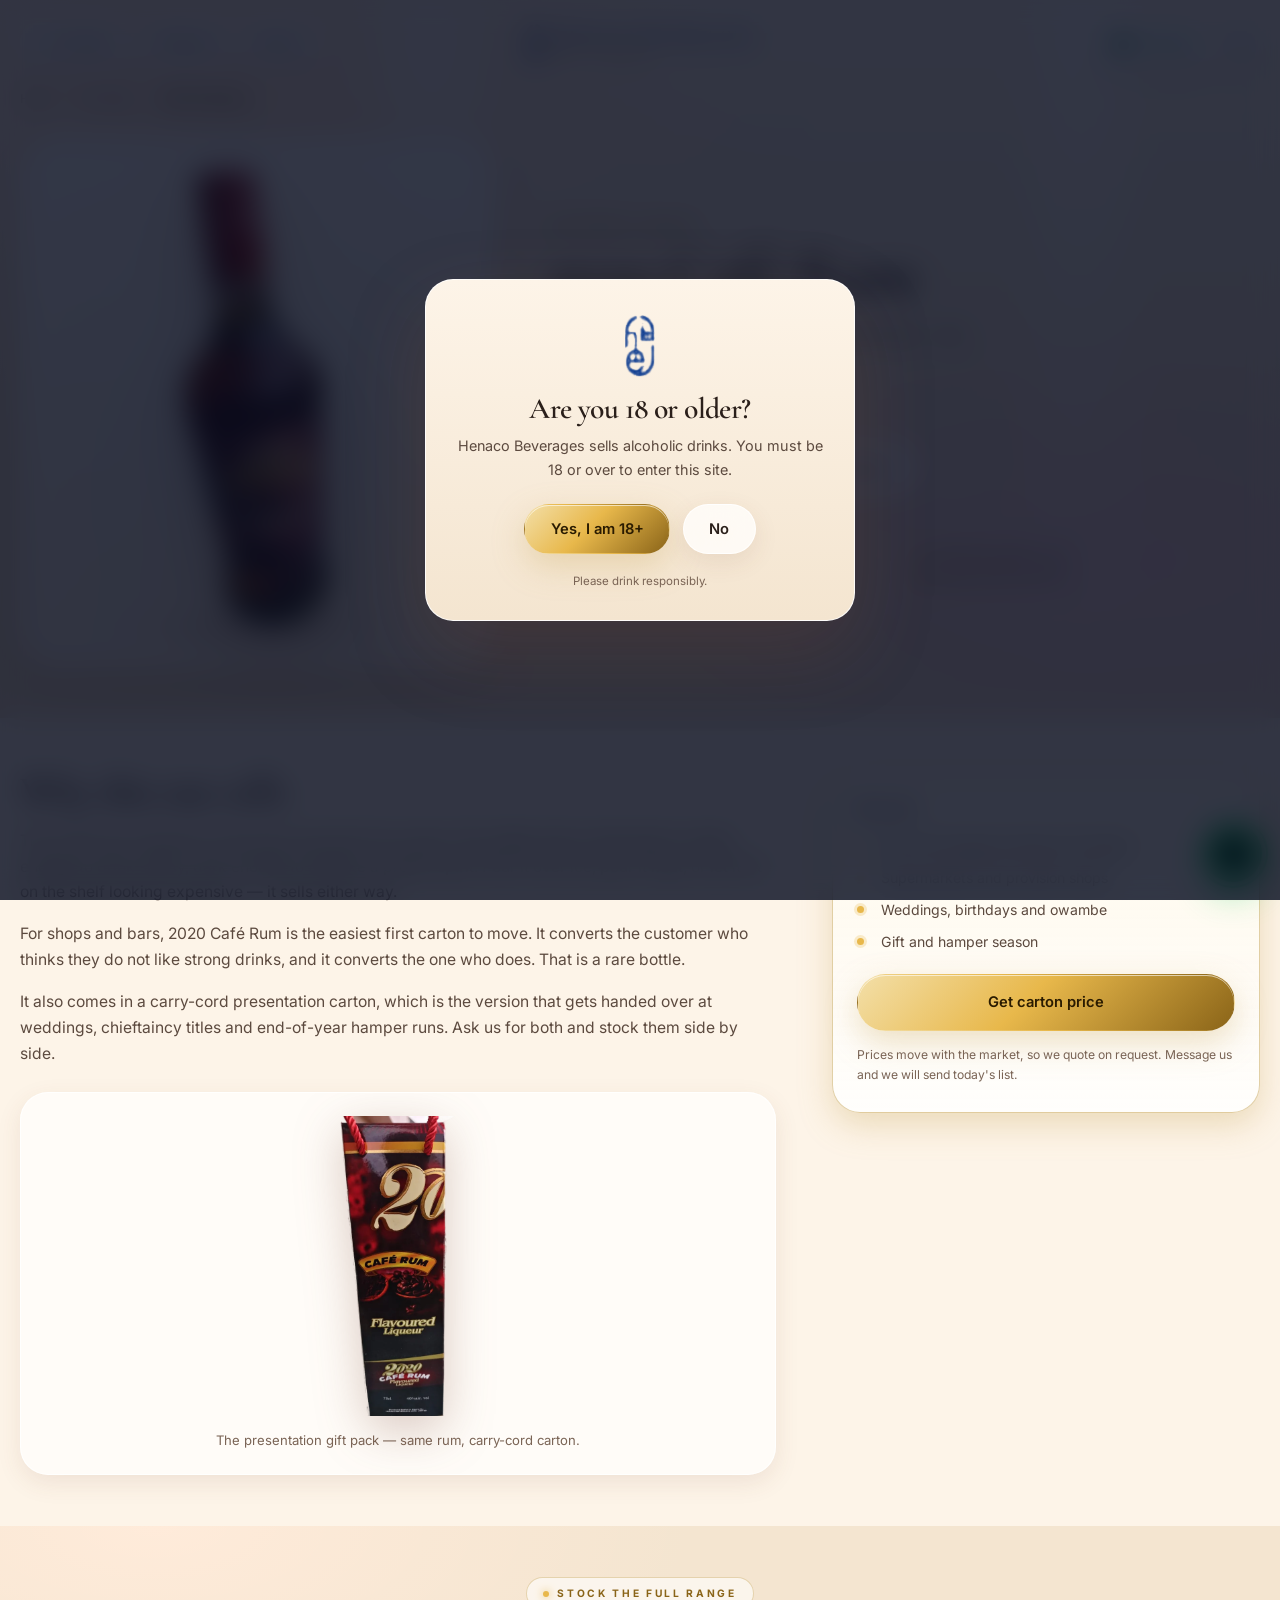
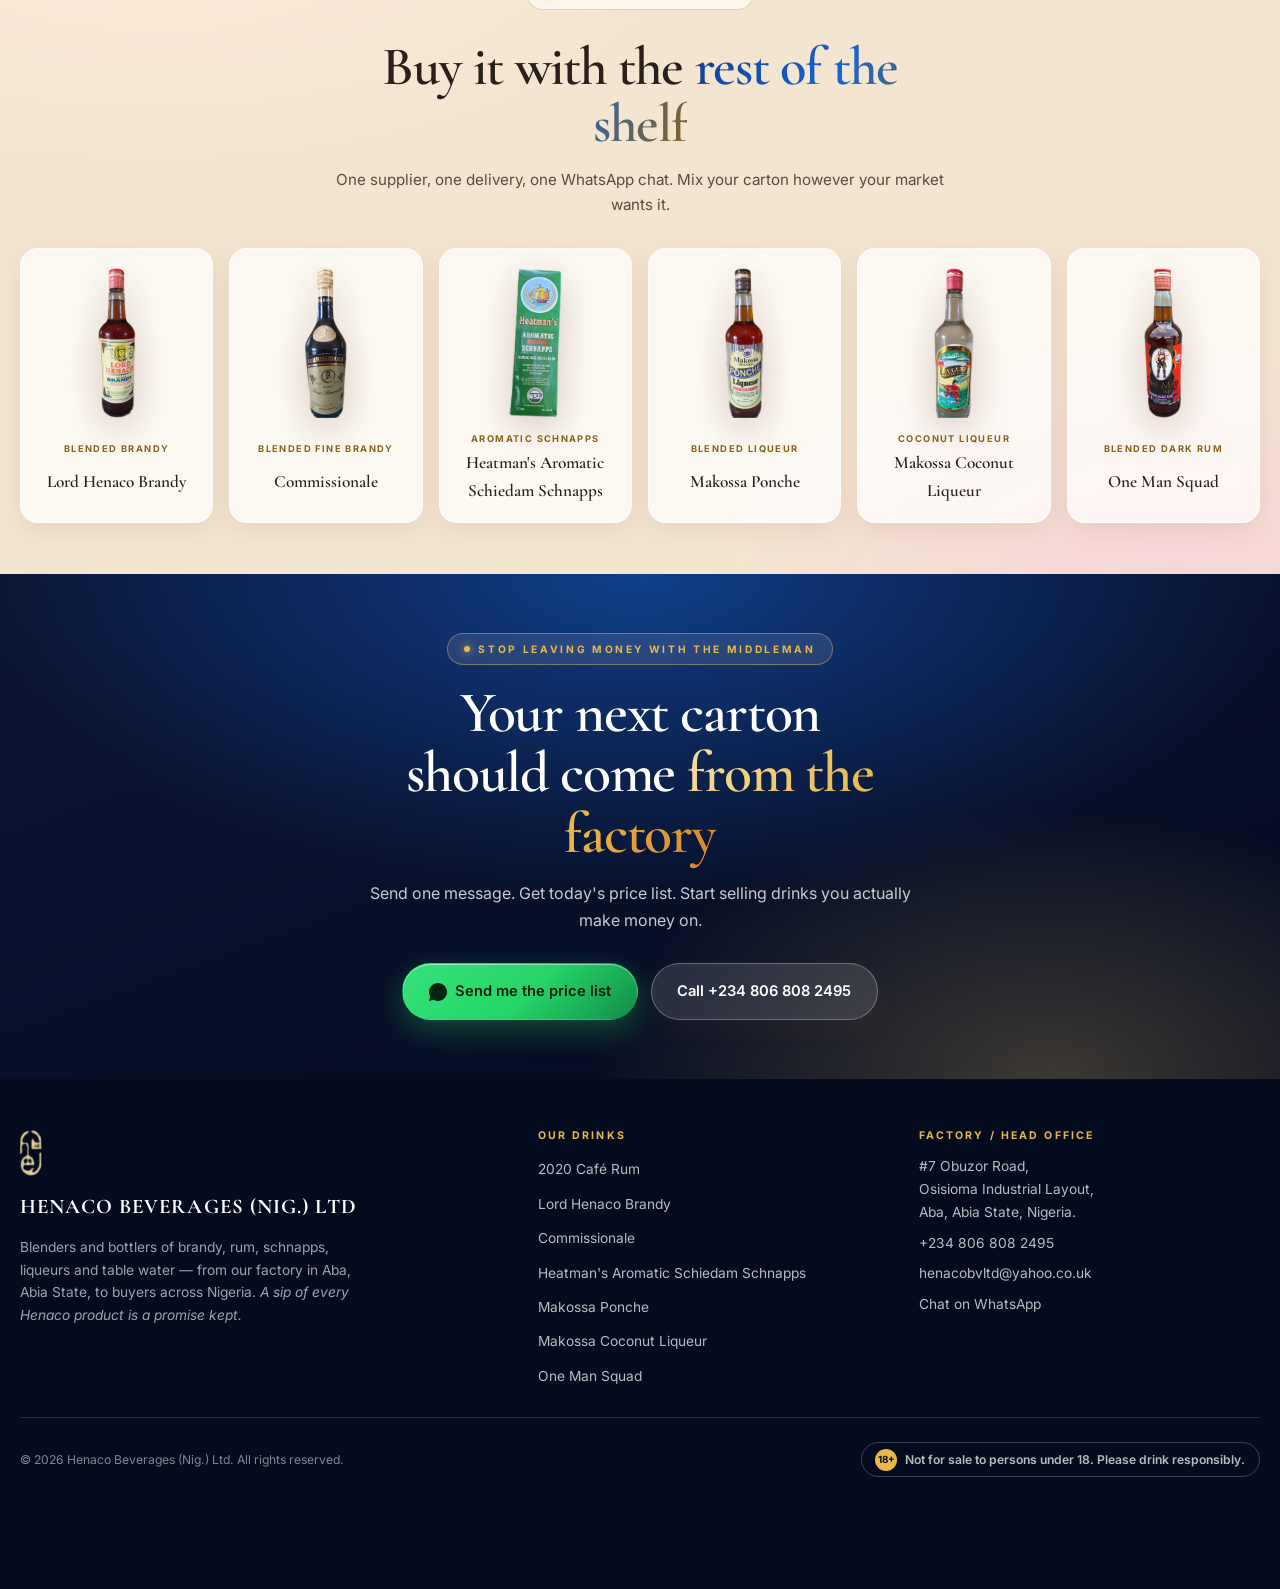
==== 2020-cafe-rum.html @ c6179e34 "feat: product pages, real card media, age gate, SEO, tracking Visuals — all built on Henaco's own ph" ====
<!DOCTYPE html>
<html lang="en-NG">
<head>
<meta charset="UTF-8" />
<meta name="viewport" content="width=device-width, initial-scale=1.0" />
<meta name="theme-color" content="#F4E5D0" />
<title>Buy 2020 Café Rum in Nigeria | Factory Price from Henaco, Aba</title>
<meta name="description" content="2020 Café Rum Flavoured Liqueur, 75cl, 40% ALC/VOL. Blended and bottled at the Henaco factory in Aba. Carton prices for shops, bars and events. Delivery nationwide." />
<link rel="canonical" href="https://zaddywebbuilds.github.io/Henacobeverages/2020-cafe-rum.html" />
<meta property="og:type" content="product" />
<meta property="og:title" content="2020 Café Rum — Henaco Beverages, Aba" />
<meta property="og:description" content="2020 Café Rum Flavoured Liqueur, 75cl, 40% ALC/VOL. Blended and bottled at the Henaco factory in Aba. Carton prices for shops, bars and events. Delivery nationwide." />
<meta property="og:url" content="https://zaddywebbuilds.github.io/Henacobeverages/2020-cafe-rum.html" />
<meta property="og:image" content="https://zaddywebbuilds.github.io/Henacobeverages/images/scenes/og-share.jpg" />
<meta property="og:locale" content="en_NG" />
<meta name="twitter:card" content="summary_large_image" />
<link rel="icon" href="favicon.ico" sizes="any">
<link rel="icon" type="image/png" sizes="32x32" href="favicon-32.png">
<link rel="apple-touch-icon" href="apple-touch-icon.png">
<link rel="preconnect" href="https://fonts.googleapis.com">
<link rel="preconnect" href="https://fonts.gstatic.com" crossorigin>
<link href="https://fonts.googleapis.com/css2?family=Cormorant+Garamond:wght@500;600;700&family=Inter:wght@400;500;600;700&display=swap" rel="stylesheet">
<link rel="stylesheet" href="css/theme.css" />
<script type="application/ld+json">{"@context": "https://schema.org", "@type": "Product", "name": "2020 Café Rum", "category": "Flavoured Liqueur", "image": "https://zaddywebbuilds.github.io/Henacobeverages/images/products/cafe-rum-2020.webp", "description": "2020 Café Rum Flavoured Liqueur, 75cl, 40% ALC/VOL. Blended and bottled at the Henaco factory in Aba. Carton prices for shops, bars and events. Delivery nationwide.", "brand": {"@type": "Brand", "name": "2020 Café Rum"}, "manufacturer": {"@type": "Organization", "name": "Henaco Beverages (Nig.) Ltd", "address": {"@type": "PostalAddress", "streetAddress": "#7 Obuzor Road, Osisioma Industrial Layout", "addressLocality": "Aba", "addressRegion": "Abia State", "addressCountry": "NG"}}, "url": "https://zaddywebbuilds.github.io/Henacobeverages/2020-cafe-rum.html"}</script>
<script type="application/ld+json">{"@context": "https://schema.org", "@type": "BreadcrumbList", "itemListElement": [{"@type": "ListItem", "position": 1, "name": "Home", "item": "https://zaddywebbuilds.github.io/Henacobeverages/"}, {"@type": "ListItem", "position": 2, "name": "Our drinks", "item": "https://zaddywebbuilds.github.io/Henacobeverages/#products"}, {"@type": "ListItem", "position": 3, "name": "2020 Café Rum", "item": "https://zaddywebbuilds.github.io/Henacobeverages/2020-cafe-rum.html"}]}</script>
</head>
<body>

<div class="age-gate" id="ageGate" hidden>
  <div class="age-card" role="dialog" aria-modal="true" aria-labelledby="ageTitle">
    <img src="images/brand/henaco-mark.webp" alt="" width="132" height="276">
    <h2 id="ageTitle">Are you 18 or older?</h2>
    <p>Henaco Beverages sells alcoholic drinks. You must be 18 or over to enter this site.</p>
    <div class="btn-row">
      <button class="btn btn-gold" type="button" data-age="yes">Yes, I am 18+</button>
      <button class="btn btn-glass" type="button" data-age="no">No</button>
    </div>
    <small>Please drink responsibly.</small>
  </div>
</div>


<header class="hero hero-slim">
  <div class="hero-arch" aria-hidden="true"><span></span><span></span><span></span><span></span></div>
  <div class="hero-bar">
    <div class="hero-bar-left">
      <a class="glass-chip is-menu" href="index.html#products">
        <svg viewBox="0 0 24 24" fill="none" stroke="currentColor" stroke-width="2"><line x1="3" y1="12" x2="21" y2="12"/><line x1="3" y1="6" x2="21" y2="6"/><line x1="3" y1="18" x2="21" y2="18"/></svg>
        All drinks
      </a>
      <a class="glass-chip" href="index.html#wholesale">Wholesale</a>
      <a class="glass-chip" href="index.html#delivery">Delivery</a>
    </div>
    <a class="brandmark" href="index.html">
      <img src="images/brand/henaco-mark.webp" alt="" width="132" height="276">
      <span class="brandmark-txt"><strong>Henaco Beverages</strong><small>Aba · Nigeria</small></span>
    </a>
    <div class="hero-bar-right">
      <a class="glass-chip is-wa" data-wa="Hello Henaco Beverages, I want to order 2020 Café Rum. Please send me your price list." href="#" target="_blank" rel="noopener"><svg viewBox="0 0 24 24" fill="currentColor"><path d="M20.52 3.48A11.78 11.78 0 0 0 12 0C5.37 0 0 5.37 0 12c0 2.11.55 4.17 1.6 5.99L0 24l6.2-1.63A11.95 11.95 0 0 0 12 24c6.63 0 12-5.37 12-12 0-3.2-1.25-6.21-3.48-8.52z"/></svg> WhatsApp</a>
      <a class="glass-icon-btn" href="tel:+2348068082495" aria-label="Call Henaco Beverages"><svg viewBox="0 0 24 24" fill="none" stroke="currentColor" stroke-width="2"><path d="M22 16.92v3a2 2 0 0 1-2.18 2 19.79 19.79 0 0 1-8.63-3.07 19.5 19.5 0 0 1-6-6 19.79 19.79 0 0 1-3.07-8.67A2 2 0 0 1 4.11 2h3a2 2 0 0 1 2 1.72c.13.96.37 1.9.72 2.8a2 2 0 0 1-.45 2.11L8.09 9.91a16 16 0 0 0 6 6l1.27-1.27a2 2 0 0 1 2.11-.45c.9.35 1.84.59 2.8.72A2 2 0 0 1 22 16.92z"/></svg></a>
    </div>
  </div>

  <nav class="crumbs" aria-label="Breadcrumb">
    <a href="index.html">Home</a> <span>/</span>
    <a href="index.html#products">Our drinks</a> <span>/</span>
    <em>2020 Café Rum</em>
  </nav>

  <div class="pp-stage">
    <div class="pp-media">
      <img src="images/products/cafe-rum-2020.webp" alt="2020 Café Rum Flavoured Liqueur 75cl bottle" width="480" height="900">
    </div>
    <div class="pp-body">
      <span class="kind">Flavoured Liqueur</span>
      <h1>2020 Café Rum</h1>
      <p class="pp-lede">Deep coffee-dark rum with a smooth, sweet finish — the bottle people photograph at the table.</p>
      <div class="prod-spec"><b>75cl</b><b>40% ALC/VOL</b><b>Gift pack available</b></div>
      <div class="btn-row">
        <a class="btn btn-whatsapp" data-wa="Hello Henaco Beverages, please send me the carton price for 2020 Café Rum." href="#" target="_blank" rel="noopener"><svg viewBox="0 0 24 24" fill="currentColor"><path d="M20.52 3.48A11.78 11.78 0 0 0 12 0C5.37 0 0 5.37 0 12c0 2.11.55 4.17 1.6 5.99L0 24l6.2-1.63A11.95 11.95 0 0 0 12 24c6.63 0 12-5.37 12-12 0-3.2-1.25-6.21-3.48-8.52z"/></svg> Get carton price</a>
        <a class="btn btn-glass" href="tel:+2348068082495">Call the factory</a>
      </div>
      <div class="hero-proof">
        <span><svg viewBox="0 0 24 24" fill="none" stroke="currentColor" stroke-width="2"><path d="M9 12l2 2 4-4"/><circle cx="12" cy="12" r="10"/></svg> Factory-direct price</span>
        <span><svg viewBox="0 0 24 24" fill="none" stroke="currentColor" stroke-width="2"><path d="M3 21h18M5 21V7l7-4 7 4v14M9 21v-6h6v6"/></svg> Blended &amp; bottled in Aba</span>
        <span><svg viewBox="0 0 24 24" fill="none" stroke="currentColor" stroke-width="2"><rect x="1" y="3" width="15" height="13"/><path d="M16 8h4l3 3v5h-7z"/><circle cx="5.5" cy="18.5" r="2.5"/><circle cx="18.5" cy="18.5" r="2.5"/></svg> Delivery to every state</span>
        <span><svg viewBox="0 0 24 24" fill="none" stroke="currentColor" stroke-width="2"><path d="M20 7H4a1 1 0 0 0-1 1v11a1 1 0 0 0 1 1h16a1 1 0 0 0 1-1V8a1 1 0 0 0-1-1zM3 7l3-4h12l3 4M12 7v13"/></svg> Mixed cartons welcome</span>
      </div>
    </div>
  </div>
</header>

<main>
<section class="section section-cream">
  <div class="container pp-cols">
    <div class="pp-prose reveal">
      <h2>Why this one sells</h2>
      <p>This is the one customers come back and ask for by name. The coffee note is what does it: sweet enough to drink slowly, dark enough to feel like a proper spirit. Pour it over ice, pour it neat, or let it sit on the shelf looking expensive — it sells either way.</p><p>For shops and bars, 2020 Café Rum is the easiest first carton to move. It converts the customer who thinks they do not like strong drinks, and it converts the one who does. That is a rare bottle.</p><p>It also comes in a carry-cord presentation carton, which is the version that gets handed over at weddings, chieftaincy titles and end-of-year hamper runs. Ask us for both and stock them side by side.</p>
      
          <figure class="pp-extra">
            <img src="images/products/cafe-rum-giftpack.webp" alt="The presentation gift pack — same rum, carry-cord carton." loading="lazy">
            <figcaption>The presentation gift pack — same rum, carry-cord carton.</figcaption>
          </figure>
    </div>
    <aside class="pp-aside reveal">
      <h3>Best for</h3>
      <ul class="pp-sells"><li>Bars and lounges pouring by the glass</li><li>Supermarkets and provision shops</li><li>Weddings, birthdays and owambe</li><li>Gift and hamper season</li></ul>
      <a class="btn btn-gold" data-wa="Hello Henaco Beverages, please send me the carton price for 2020 Café Rum." href="#" target="_blank" rel="noopener">Get carton price</a>
      <p class="pp-note">Prices move with the market, so we quote on request. Message us and we will send today's list.</p>
    </aside>
  </div>
</section>

<section class="section section-deep">
  <div class="container">
    <div class="section-head center reveal">
      <span class="eyebrow">Stock the full range</span>
      <h2>Buy it with the <span class="glow">rest of the shelf</span></h2>
      <p>One supplier, one delivery, one WhatsApp chat. Mix your carton however your market wants it.</p>
    </div>
    <div class="rel-grid reveal">
        <a class="rel-card" href="lord-henaco-brandy.html">
          <img src="images/products/lord-henaco-brandy.webp" alt="Lord Henaco Blended Brandy 75cl bottle" loading="lazy">
          <span class="rel-kind">Blended Brandy</span>
          <span class="rel-name">Lord Henaco Brandy</span>
        </a>
        <a class="rel-card" href="commissionale-fine-brandy.html">
          <img src="images/products/commissionale-brandy.webp" alt="Commissionale Blended Fine Brandy 70cl bottle" loading="lazy">
          <span class="rel-kind">Blended Fine Brandy</span>
          <span class="rel-name">Commissionale</span>
        </a>
        <a class="rel-card" href="heatmans-aromatic-schnapps.html">
          <img src="images/products/heatmans-schnapps.webp" alt="Heatman's Aromatic Schiedam Schnapps 750ml in green carton" loading="lazy">
          <span class="rel-kind">Aromatic Schnapps</span>
          <span class="rel-name">Heatman's Aromatic Schiedam Schnapps</span>
        </a>
        <a class="rel-card" href="makossa-ponche-liqueur.html">
          <img src="images/products/makossa-ponche.webp" alt="Makossa Blended Ponche Liqueur bottle" loading="lazy">
          <span class="rel-kind">Blended Liqueur</span>
          <span class="rel-name">Makossa Ponche</span>
        </a>
        <a class="rel-card" href="makossa-coconut-liqueur.html">
          <img src="images/products/makossa-coconut.webp" alt="Makossa Coconut Liqueur bottle" loading="lazy">
          <span class="rel-kind">Coconut Liqueur</span>
          <span class="rel-name">Makossa Coconut Liqueur</span>
        </a>
        <a class="rel-card" href="one-man-squad-dark-rum.html">
          <img src="images/products/one-man-squad.webp" alt="One Man Squad Blended Dark Rum bottle" loading="lazy">
          <span class="rel-kind">Blended Dark Rum</span>
          <span class="rel-name">One Man Squad</span>
        </a></div>
  </div>
</section>
</main>

<section class="cta-strip on-dark reveal">
  <span class="eyebrow">Stop leaving money with the middleman</span>
  <h2>Your next carton should come <span class="glow">from the factory</span></h2>
  <p>Send one message. Get today's price list. Start selling drinks you actually make money on.</p>
  <div class="btn-row">
    <a class="btn btn-whatsapp" data-wa="Hello Henaco Beverages, please send me your current price list. I am ready to order." href="#" target="_blank" rel="noopener"><svg viewBox="0 0 24 24" fill="currentColor"><path d="M20.52 3.48A11.78 11.78 0 0 0 12 0C5.37 0 0 5.37 0 12c0 2.11.55 4.17 1.6 5.99L0 24l6.2-1.63A11.95 11.95 0 0 0 12 24c6.63 0 12-5.37 12-12 0-3.2-1.25-6.21-3.48-8.52z"/></svg> Send me the price list</a>
    <a class="btn btn-glass" href="tel:+2348068082495">Call +234 806 808 2495</a>
  </div>
</section>

<footer class="foot on-dark">
  <div class="container">
    <div class="foot-grid">
      <div class="foot-brand">
        <img src="images/brand/henaco-mark-light.webp" alt="" width="132" height="276">
        <strong>HENACO BEVERAGES (NIG.) LTD</strong>
        <p>Blenders and bottlers of brandy, rum, schnapps, liqueurs and table water — from our factory in Aba, Abia State, to buyers across Nigeria. <em>A sip of every Henaco product is a promise kept.</em></p>
      </div>
      <div>
        <h4>Our drinks</h4>
        <ul><li><a href="2020-cafe-rum.html">2020 Café Rum</a></li><li><a href="lord-henaco-brandy.html">Lord Henaco Brandy</a></li><li><a href="commissionale-fine-brandy.html">Commissionale</a></li><li><a href="heatmans-aromatic-schnapps.html">Heatman's Aromatic Schiedam Schnapps</a></li><li><a href="makossa-ponche-liqueur.html">Makossa Ponche</a></li><li><a href="makossa-coconut-liqueur.html">Makossa Coconut Liqueur</a></li><li><a href="one-man-squad-dark-rum.html">One Man Squad</a></li></ul>
      </div>
      <div>
        <h4>Factory / Head office</h4>
        <address>
          <span>#7 Obuzor Road,<br>Osisioma Industrial Layout,<br>Aba, Abia State, Nigeria.</span>
          <a href="tel:+2348068082495">+234 806 808 2495</a>
          <a href="mailto:henacobvltd@yahoo.co.uk">henacobvltd@yahoo.co.uk</a>
          <a data-wa="Hello Henaco Beverages, I would like to place an order." href="#" target="_blank" rel="noopener">Chat on WhatsApp</a>
        </address>
      </div>
    </div>
    <div class="foot-bottom">
      <span>&copy; <span id="yr">2026</span> Henaco Beverages (Nig.) Ltd. All rights reserved.</span>
      <span class="age-badge"><b>18+</b> Not for sale to persons under 18. Please drink responsibly.</span>
    </div>
  </div>
</footer>

<a class="float-wa" data-wa="Hello Henaco Beverages, I saw your website and I want to place an order." href="#" target="_blank" rel="noopener" aria-label="Chat with Henaco Beverages on WhatsApp"><svg viewBox="0 0 24 24" fill="currentColor"><path d="M20.52 3.48A11.78 11.78 0 0 0 12 0C5.37 0 0 5.37 0 12c0 2.11.55 4.17 1.6 5.99L0 24l6.2-1.63A11.95 11.95 0 0 0 12 24c6.63 0 12-5.37 12-12 0-3.2-1.25-6.21-3.48-8.52z"/></svg></a>

<div class="mobile-bar">
  <a class="btn btn-glass" href="tel:+2348068082495">Call</a>
  <a class="btn btn-whatsapp" data-wa="Hello Henaco Beverages, please send me your price list. I want to order." href="#" target="_blank" rel="noopener">Order on WhatsApp</a>
</div>

<script src="js/app.js" defer></script>
</body>
</html>
---- css/theme.css ----
/* ============================================================
   HENACO BEVERAGES (NIG.) LTD — theme
   Aba, Abia State · Nationwide delivery

   Warm cream ground (per the reference studio site) carrying
   Henaco's own blue + gold. Sections run edge to edge with no
   gaps. Hero is split: neon tunnel panel left, the pitch right.
   ============================================================ */

:root {
  /* Ground — warm cream */
  --c-cream: #FDF4E8;
  --c-cream-deep: #F4E5D0;
  --c-blush: #FBE0CF;
  --c-peach: #F8D4BB;
  --c-sand: #EFDCC4;

  /* Ink */
  --c-ink: #2A1F1A;
  --c-ink-soft: #5C4A3F;
  --c-ink-dim: #7A6455;    /* darkened: stat labels need 4.5:1 on cream */

  /* Henaco brand */
  --c-blue: #1763D6;
  --c-blue-deep: #0F3D91;
  --c-blue-bright: #2E8CFF;
  --c-navy: #0A1533;
  --c-navy-deep: #050B1F;
  --c-gold: #C9A961;
  --c-gold-bright: #E8B84B;
  --c-gold-deep: #8A6418;   /* darkened: small-caps labels need 4.5:1 on cream */
  --c-amber: #D98324;

  --c-glass: rgba(255, 255, 255, 0.55);
  --c-glass-strong: rgba(255, 255, 255, 0.78);
  --c-glass-border: rgba(255, 255, 255, 0.85);

  --wa: #25D366;

  --serif: "Cormorant Garamond", "Playfair Display", Georgia, serif;
  --sans: "Inter", -apple-system, BlinkMacSystemFont, "Segoe UI", Roboto, sans-serif;

  --r-sm: 12px;
  --r-md: 18px;
  --r-lg: 28px;
  --r-xl: 40px;

  --sh-soft: 0 8px 24px rgba(120, 70, 50, 0.10);
  --sh-glass: 0 12px 36px rgba(160, 100, 70, 0.18);
  --sh-deep: 0 30px 80px rgba(120, 70, 50, 0.24);
  --sh-gold: 0 12px 32px rgba(201, 169, 97, 0.34);

  --maxw: 1240px;
}

* { box-sizing: border-box; margin: 0; padding: 0; }
html { scroll-behavior: smooth; -webkit-text-size-adjust: 100%; }

body {
  font-family: var(--sans);
  color: var(--c-ink);
  background: var(--c-cream-deep);
  line-height: 1.65;
  font-size: 16px;
  -webkit-font-smoothing: antialiased;
  -moz-osx-font-smoothing: grayscale;
  overflow-x: hidden;
}

img { max-width: 100%; height: auto; display: block; }
a { color: var(--c-gold-deep); text-decoration: none; transition: color .25s; }
a:hover { color: var(--c-blue); }

h1, h2, h3, h4 {
  font-family: var(--serif);
  font-weight: 600;
  line-height: 1.05;
  letter-spacing: -0.02em;
  color: var(--c-ink);
}

::selection { background: var(--c-gold-bright); color: var(--c-ink); }

:focus-visible {
  outline: 2px solid var(--c-blue);
  outline-offset: 3px;
  border-radius: 6px;
}

.container { width: min(100% - 2.5rem, var(--maxw)); margin-inline: auto; }
.sr-only {
  position: absolute; width: 1px; height: 1px; padding: 0;
  overflow: hidden; clip: rect(0 0 0 0); white-space: nowrap; border: 0;
}

/* ============================================================
   BUTTONS
   ============================================================ */
.btn {
  display: inline-flex;
  align-items: center;
  justify-content: center;
  gap: .55rem;
  padding: .95rem 1.6rem;
  border-radius: 999px;
  font-family: var(--sans);
  font-size: .92rem;
  font-weight: 600;
  border: 1px solid transparent;
  cursor: pointer;
  transition: transform .25s cubic-bezier(.2,.8,.2,1), box-shadow .25s, background .25s, color .25s;
  white-space: nowrap;
}
.btn svg { width: 18px; height: 18px; flex-shrink: 0; }
.btn:hover { transform: translateY(-2px); }
.btn:active { transform: translateY(0); }

.btn-gold {
  background: linear-gradient(135deg, #F3DFA8 0%, var(--c-gold-bright) 45%, var(--c-gold-deep) 100%);
  color: #2A1B00;
  box-shadow: var(--sh-gold), inset 0 1px 0 rgba(255,255,255,.6);
}
.btn-gold:hover { color: #2A1B00; box-shadow: 0 18px 44px rgba(201,169,97,.5), inset 0 1px 0 rgba(255,255,255,.65); }

.btn-whatsapp {
  background: linear-gradient(135deg, #34E27A 0%, var(--wa) 55%, #128C4A 100%);
  color: #04220F;
  box-shadow: 0 10px 30px rgba(37, 211, 102, .32), inset 0 1px 0 rgba(255,255,255,.45);
}
.btn-whatsapp:hover { color: #04220F; box-shadow: 0 18px 44px rgba(37,211,102,.45); }

.btn-glass {
  background: var(--c-glass-strong);
  -webkit-backdrop-filter: blur(18px) saturate(150%);
  backdrop-filter: blur(18px) saturate(150%);
  border-color: var(--c-glass-border);
  color: var(--c-ink);
  box-shadow: var(--sh-soft);
}
.btn-glass:hover { background: #fff; color: var(--c-blue-deep); }

/* on dark panels */
.on-dark .btn-glass {
  background: rgba(255,255,255,.12);
  border-color: rgba(255,255,255,.28);
  color: #fff;
  -webkit-backdrop-filter: blur(16px);
  backdrop-filter: blur(16px);
}
.on-dark .btn-glass:hover { background: rgba(255,255,255,.22); color: #fff; }

.btn-sm { padding: .62rem 1.1rem; font-size: .8rem; }
.btn-row { display: flex; flex-wrap: wrap; gap: .8rem; }

/* ============================================================
   HERO — tunnel panel left, pitch right
   ============================================================ */
.hero {
  position: relative;
  overflow: hidden;
  isolation: isolate;
  padding: 0 0 clamp(1.4rem, 2.6vw, 2.4rem);
  background:
    radial-gradient(ellipse 70% 55% at 18% 12%, #FFE9D8 0%, transparent 62%),
    radial-gradient(ellipse 65% 55% at 88% 78%, #F7D3D6 0%, transparent 60%),
    radial-gradient(ellipse 80% 60% at 55% 100%, #F2DEC4 0%, transparent 65%),
    linear-gradient(180deg, var(--c-cream) 0%, var(--c-cream-deep) 62%, var(--c-sand) 100%);
}

/* soft vertical light streaks, like the reference */
.hero-arch { position: absolute; inset: 0; pointer-events: none; z-index: 0; overflow: hidden; opacity: .8; }
.hero-arch::before, .hero-arch::after {
  content: "";
  position: absolute; top: 0; bottom: 0; width: 90px;
  background: linear-gradient(180deg, rgba(255,255,255,.7) 0%, rgba(255,255,255,.25) 45%, transparent 100%);
  filter: blur(20px);
}
.hero-arch::before { left: 30%; }
.hero-arch::after { right: 12%; }
.hero-arch span {
  position: absolute; top: 0; bottom: 0; width: 1px;
  background: linear-gradient(180deg, transparent, rgba(255,255,255,.75), transparent);
}
.hero-arch span:nth-child(1) { left: 38%; }
.hero-arch span:nth-child(2) { left: 52%; }
.hero-arch span:nth-child(3) { left: 67%; }
.hero-arch span:nth-child(4) { left: 82%; }

/* ---- top bar ---- */
.hero-bar {
  position: relative;
  z-index: 6;
  display: grid;
  grid-template-columns: 1fr auto 1fr;
  align-items: center;
  gap: 1rem;
  width: min(100% - 2.5rem, var(--maxw));
  margin-inline: auto;
  padding: clamp(1rem, 2vw, 1.5rem) 0;
}
.hero-bar-left, .hero-bar-right { display: flex; align-items: center; gap: .55rem; }
.hero-bar-right { justify-content: flex-end; }

.brandmark { display: flex; align-items: center; gap: .6rem; justify-content: center; }
.brandmark img { height: 38px; width: auto; }
.brandmark-txt { line-height: 1.1; text-align: left; }
.brandmark-txt strong {
  display: block;
  font-family: var(--serif);
  font-weight: 700;
  font-size: clamp(.98rem, 1.4vw, 1.18rem);
  letter-spacing: .07em;
  text-transform: uppercase;
  color: var(--c-blue-deep);
}
.brandmark-txt small {
  display: block;
  font-size: .56rem;
  letter-spacing: .3em;
  text-transform: uppercase;
  color: var(--c-gold-deep);
  margin-top: 2px;
}

.glass-chip {
  display: inline-flex;
  align-items: center;
  gap: .45rem;
  background: var(--c-glass-strong);
  -webkit-backdrop-filter: blur(18px) saturate(150%);
  backdrop-filter: blur(18px) saturate(150%);
  border: 1px solid var(--c-glass-border);
  border-radius: 999px;
  padding: .5rem .95rem;
  font-size: .76rem;
  font-weight: 500;
  color: var(--c-ink);
  box-shadow: var(--sh-soft);
  transition: background .25s, color .25s, transform .25s;
}
.glass-chip svg { width: 15px; height: 15px; }
.glass-chip:hover { background: #fff; color: var(--c-blue-deep); transform: translateY(-1px); }
.glass-chip.is-wa { color: #0B6B39; }

.glass-icon-btn {
  display: inline-grid;
  place-items: center;
  width: 38px; height: 38px;
  border-radius: 50%;
  background: var(--c-glass-strong);
  -webkit-backdrop-filter: blur(16px);
  backdrop-filter: blur(16px);
  border: 1px solid var(--c-glass-border);
  color: var(--c-ink);
  box-shadow: var(--sh-soft);
  transition: background .25s, transform .25s;
}
.glass-icon-btn svg { width: 17px; height: 17px; }
.glass-icon-btn:hover { background: #fff; transform: translateY(-1px); color: var(--c-blue-deep); }

/* ---- the split stage ---- */
.hero-stage {
  position: relative;
  z-index: 4;
  width: min(100% - 2.5rem, var(--maxw));
  margin-inline: auto;
  display: grid;
  grid-template-columns: minmax(0, .92fr) minmax(0, 1.08fr);
  gap: clamp(1.5rem, 4vw, 3.5rem);
  align-items: center;
  padding-top: clamp(.5rem, 2vw, 1.5rem);
}

/* the dark tunnel panel — bottles are clipped inside it, so they
   can never wash over the copy again */
.hero-visual {
  position: relative;
  border-radius: var(--r-xl);
  overflow: hidden;
  aspect-ratio: 4 / 5;
  max-height: 76vh;
  background: var(--c-navy-deep);
  border: 1px solid rgba(255,255,255,.6);
  box-shadow: var(--sh-deep), 0 0 0 1px rgba(160,110,80,.10);
  isolation: isolate;
}
.hero-video {
  position: absolute;
  inset: 0;
  width: 100%; height: 100%;
  object-fit: cover;
  z-index: 0;
  transform: scale(1.02);
}
.portal-layer { position: absolute; inset: 0; z-index: 1; pointer-events: none; overflow: hidden; }
/* inner vignette so the bottles sink into the tunnel */
.hero-visual::after {
  content: "";
  position: absolute; inset: 0; z-index: 2; pointer-events: none;
  background:
    radial-gradient(ellipse 62% 50% at 50% 45%, transparent 0%, rgba(3,7,22,.22) 72%, rgba(3,7,22,.6) 100%),
    linear-gradient(180deg, rgba(3,7,22,.35) 0%, transparent 26%, transparent 68%, rgba(3,7,22,.6) 100%);
}
/* warm glow bleeding out of the panel onto the cream */
.hero-visual::before {
  content: "";
  position: absolute; inset: -14%;
  z-index: -1;
  background: radial-gradient(circle, rgba(46,140,255,.30) 0%, rgba(201,169,97,.16) 45%, transparent 70%);
  filter: blur(50px);
}

.flyer {
  position: absolute; top: 0; left: 0;
  width: 118px;
  transform-origin: 50% 50%;
  will-change: transform, opacity;
  filter: drop-shadow(0 16px 30px rgba(0,0,0,.6));
}
.portal-glow {
  position: absolute; top: 0; left: 0;
  width: 200px; height: 200px;
  margin: -100px 0 0 -100px;
  border-radius: 50%;
  pointer-events: none;
  background: radial-gradient(circle, rgba(232,184,75,.55) 0%, rgba(46,140,255,.28) 38%, transparent 70%);
  filter: blur(20px);
  opacity: .55;
  will-change: transform, opacity;
}

/* ---- the pitch, on the right ---- */
.hero-body { position: relative; z-index: 5; }

.eyebrow {
  display: inline-flex;
  align-items: center;
  gap: .5rem;
  font-size: .64rem;
  font-weight: 700;
  letter-spacing: .26em;
  text-transform: uppercase;
  color: var(--c-gold-deep);
  background: rgba(255,255,255,.6);
  border: 1px solid rgba(201,169,97,.45);
  border-radius: 999px;
  padding: .42rem 1rem;
  margin-bottom: 1.1rem;
}
.eyebrow::before {
  content: "";
  width: 6px; height: 6px; border-radius: 50%;
  background: var(--c-gold-bright);
  box-shadow: 0 0 8px var(--c-gold-bright);
  animation: blip 2.4s ease-in-out infinite;
}
@keyframes blip { 0%,100% { opacity: 1; } 50% { opacity: .28; } }

.hero-body h1 {
  font-size: clamp(2.5rem, 5.4vw, 4.9rem);
  line-height: .95;
  max-width: 13ch;
}
.hero-body h1 .glow {
  background: linear-gradient(120deg, var(--c-blue-deep) 0%, var(--c-blue) 45%, var(--c-gold-deep) 100%);
  -webkit-background-clip: text;
  background-clip: text;
  -webkit-text-fill-color: transparent;
}
.hero-body .sub {
  margin-top: 1.1rem;
  max-width: 46ch;
  font-size: clamp(.95rem, 1.15vw, 1.06rem);
  color: var(--c-ink-soft);
}
.hero-body .btn-row { margin-top: 1.7rem; }

.hero-proof {
  display: grid;
  grid-template-columns: 1fr 1fr;
  gap: .5rem 1.2rem;
  margin-top: 1.7rem;
  padding-top: 1.4rem;
  border-top: 1px solid rgba(160,110,80,.2);
  font-size: .76rem;
  color: var(--c-ink-soft);
}
.hero-proof span { display: inline-flex; align-items: flex-start; gap: .45rem; line-height: 1.35; }
.hero-proof svg { width: 14px; height: 14px; color: var(--c-gold-deep); flex-shrink: 0; margin-top: 2px; }

/* ============================================================
   MARQUEE — flush, no gaps
   ============================================================ */
.marquee {
  position: relative;
  overflow: hidden;
  background: linear-gradient(90deg, var(--c-navy-deep), var(--c-blue-deep) 50%, var(--c-navy-deep));
  padding: .95rem 0;
}
.marquee-track { display: flex; width: max-content; animation: slide 34s linear infinite; }
.marquee:hover .marquee-track { animation-play-state: paused; }
@keyframes slide { from { transform: translateX(0); } to { transform: translateX(-50%); } }
.marquee-track span {
  display: inline-flex;
  align-items: center;
  gap: .34em;            /* inline-flex drops the whitespace around <b> */
  padding: 0 1.6rem;
  font-size: .76rem;
  font-weight: 600;
  letter-spacing: .12em;
  text-transform: uppercase;
  color: rgba(255,255,255,.72);
  white-space: nowrap;
}
.marquee-track span b { color: var(--c-gold-bright); font-weight: 700; }
.marquee-track span::after {
  content: "";
  width: 5px; height: 5px; border-radius: 50%;
  background: var(--c-gold-bright);
  margin-left: 1.6rem;
  opacity: .7;
}

/* ============================================================
   SECTIONS — flush, alternating warmth
   ============================================================ */
.section { padding: clamp(2.1rem, 4vw, 3.5rem) 0; position: relative; }
.section-cream { background: var(--c-cream); }
.section-deep {
  background:
    radial-gradient(ellipse 70% 60% at 12% 0%, #FFEBDA 0%, transparent 60%),
    radial-gradient(ellipse 60% 60% at 92% 100%, #F7D6D8 0%, transparent 60%),
    var(--c-cream-deep);
}

.section-head { max-width: 62ch; margin-bottom: clamp(1.3rem, 2.4vw, 2rem); }
.section-head.center { margin-inline: auto; text-align: center; }
.section-head h2 { font-size: clamp(2rem, 4.4vw, 3.4rem); margin-top: .7rem; }
.section-head h2 .glow {
  background: linear-gradient(120deg, var(--c-blue-deep), var(--c-blue) 50%, var(--c-gold-deep));
  -webkit-background-clip: text; background-clip: text;
  -webkit-text-fill-color: transparent;
}
.section-head p { margin-top: .9rem; color: var(--c-ink-soft); font-size: clamp(.95rem, 1.15vw, 1.04rem); }

.grid { display: grid; gap: 1.1rem; }
.grid-2 { grid-template-columns: repeat(auto-fit, minmax(320px, 1fr)); }
.grid-3 { grid-template-columns: repeat(auto-fit, minmax(280px, 1fr)); }
.grid-4 { grid-template-columns: repeat(auto-fit, minmax(240px, 1fr)); }

/* ============================================================
   PRODUCT CARDS
   ============================================================ */
.prod-grid { grid-template-columns: repeat(auto-fit, minmax(252px, 1fr)); gap: 1.1rem; }

.prod {
  position: relative;
  border-radius: var(--r-lg);
  padding: 1.5rem 1.35rem 1.35rem;
  background: linear-gradient(180deg, rgba(255,255,255,.92) 0%, rgba(255,255,255,.62) 100%);
  border: 1px solid var(--c-glass-border);
  -webkit-backdrop-filter: blur(14px);
  backdrop-filter: blur(14px);
  box-shadow: var(--sh-glass);
  transform-style: preserve-3d;
  transition: box-shadow .35s, border-color .35s;
  overflow: hidden;
}
.prod::before {
  content: "";
  position: absolute; inset: -1px;
  border-radius: inherit;
  background: radial-gradient(320px circle at var(--mx, 50%) var(--my, 0%), rgba(201,169,97,.24), transparent 62%);
  opacity: 0;
  transition: opacity .35s;
  pointer-events: none;
}
.prod:hover { border-color: rgba(201,169,97,.6); box-shadow: 0 28px 64px rgba(120,70,50,.26); }
.prod:hover::before { opacity: 1; }

.prod-media {
  position: relative;
  height: 250px;
  display: grid;
  place-items: end center;
  margin-bottom: 1.1rem;
  transform: translateZ(40px);
}
.prod-media::after {
  content: "";
  position: absolute;
  bottom: 2px; left: 50%;
  width: 62%; height: 14px;
  transform: translateX(-50%);
  background: radial-gradient(ellipse, rgba(120,70,50,.34) 0%, transparent 72%);
  filter: blur(5px);
}
.prod-media img {
  max-height: 240px;
  width: auto;
  object-fit: contain;
  filter: drop-shadow(0 14px 22px rgba(120,70,50,.3));
  transition: transform .45s cubic-bezier(.2,.8,.2,1);
  position: relative;
  z-index: 1;
}
.prod:hover .prod-media img { transform: translateY(-9px) scale(1.045); }

.prod-tag {
  position: absolute;
  top: 0; left: 0;
  font-size: .58rem;
  font-weight: 700;
  letter-spacing: .16em;
  text-transform: uppercase;
  color: #2A1B00;
  background: linear-gradient(135deg, #F3DFA8, var(--c-gold-bright));
  padding: .3rem .6rem;
  border-radius: 999px;
  z-index: 2;
  box-shadow: 0 4px 12px rgba(201,169,97,.4);
}
.prod-tag.cool { background: linear-gradient(135deg, var(--c-blue-bright), var(--c-blue-deep)); color: #fff; }

.prod h3 { font-size: 1.42rem; transform: translateZ(24px); }
.prod .kind {
  display: block;
  font-family: var(--sans);
  font-size: .64rem;
  font-weight: 700;
  letter-spacing: .17em;
  text-transform: uppercase;
  color: var(--c-gold-deep);
  margin-bottom: .35rem;
}
.prod .pitch { font-size: .87rem; color: var(--c-ink-soft); margin-top: .5rem; line-height: 1.55; transform: translateZ(16px); }
.prod-spec { display: flex; flex-wrap: wrap; gap: .35rem; margin-top: .9rem; }
.prod-spec b {
  font-size: .63rem;
  font-weight: 600;
  color: var(--c-ink-soft);
  background: rgba(160,110,80,.09);
  border: 1px solid rgba(160,110,80,.18);
  border-radius: 999px;
  padding: .22rem .6rem;
}
.prod .btn { width: 100%; margin-top: 1.1rem; transform: translateZ(20px); }

/* water band */
.water-band {
  margin-top: 1.5rem;
  padding: 1.7rem 1.6rem;
  border-radius: var(--r-lg);
  background: linear-gradient(120deg, rgba(46,140,255,.14), rgba(255,255,255,.75));
  border: 1px solid var(--c-glass-border);
  box-shadow: var(--sh-soft);
  display: flex;
  flex-wrap: wrap;
  align-items: center;
  gap: 1.2rem;
  justify-content: space-between;
}
.water-band .kind { color: var(--c-blue-deep); }
.water-band p { font-size: .88rem; color: var(--c-ink-soft); margin-top: .4rem; max-width: 52ch; }

/* ============================================================
   WHY CARDS
   ============================================================ */
.why {
  padding: 1.7rem 1.5rem;
  border-radius: var(--r-lg);
  background: rgba(255,255,255,.72);
  border: 1px solid var(--c-glass-border);
  box-shadow: var(--sh-soft);
  transition: transform .35s cubic-bezier(.2,.8,.2,1), box-shadow .35s;
}
.why:hover { transform: translateY(-5px); box-shadow: var(--sh-glass); }
.why-ico {
  width: 46px; height: 46px;
  border-radius: 14px;
  display: grid; place-items: center;
  background: linear-gradient(135deg, rgba(201,169,97,.3), rgba(23,99,214,.2));
  border: 1px solid rgba(201,169,97,.45);
  color: var(--c-blue-deep);
  margin-bottom: 1rem;
}
.why-ico svg { width: 22px; height: 22px; }
.why h3 { font-size: 1.25rem; }
.why p { font-size: .88rem; color: var(--c-ink-soft); margin-top: .5rem; }

/* ============================================================
   TIERS
   ============================================================ */
.tier {
  position: relative;
  padding: 1.9rem 1.6rem;
  border-radius: var(--r-lg);
  background: rgba(255,255,255,.8);
  border: 1px solid var(--c-glass-border);
  box-shadow: var(--sh-soft);
  display: flex;
  flex-direction: column;
  transition: transform .35s, box-shadow .35s;
}
.tier:hover { transform: translateY(-6px); box-shadow: var(--sh-deep); }
.tier.featured {
  border-color: rgba(201,169,97,.7);
  background: linear-gradient(180deg, #FFF8EA, rgba(255,255,255,.9));
  box-shadow: var(--sh-gold);
}
.tier-badge {
  position: absolute;
  top: -11px; left: 50%;
  transform: translateX(-50%);
  font-size: .58rem;
  font-weight: 700;
  letter-spacing: .18em;
  text-transform: uppercase;
  background: linear-gradient(135deg, #F3DFA8, var(--c-gold-bright));
  color: #2A1B00;
  padding: .28rem .85rem;
  border-radius: 999px;
  white-space: nowrap;
  box-shadow: 0 4px 12px rgba(201,169,97,.4);
}
.tier h3 { font-size: 1.6rem; }
.tier .who { font-size: .7rem; font-weight: 700; letter-spacing: .16em; text-transform: uppercase; color: var(--c-gold-deep); margin-bottom: .7rem; }
.tier ul { list-style: none; margin: 1.1rem 0 1.4rem; display: grid; gap: .6rem; }
.tier li { position: relative; padding-left: 1.6rem; font-size: .88rem; color: var(--c-ink-soft); }
.tier li::before {
  content: "";
  position: absolute; left: 0; top: .42em;
  width: 15px; height: 15px; border-radius: 50%;
  background: rgba(201,169,97,.22);
  border: 1px solid rgba(201,169,97,.7);
}
.tier li::after {
  content: "";
  position: absolute; left: 5px; top: .7em;
  width: 5px; height: 2.5px;
  border-left: 1.6px solid var(--c-gold-deep);
  border-bottom: 1.6px solid var(--c-gold-deep);
  transform: rotate(-45deg);
}
.tier .btn { margin-top: auto; width: 100%; }

/* ============================================================
   STEPS + WHATSAPP MOCK
   ============================================================ */
.order-layout {
  display: grid;
  grid-template-columns: 1.05fr .95fr;
  gap: clamp(2rem, 5vw, 4rem);
  align-items: center;
}
.step { display: flex; gap: 1.1rem; padding: 1.2rem 0; border-bottom: 1px solid rgba(160,110,80,.18); }
.step:last-child { border-bottom: 0; }
.step-n {
  flex-shrink: 0;
  width: 44px; height: 44px;
  border-radius: 50%;
  display: grid; place-items: center;
  font-family: var(--serif);
  font-size: 1.3rem;
  font-weight: 700;
  color: var(--c-blue-deep);
  background: rgba(255,255,255,.9);
  border: 1px solid rgba(201,169,97,.55);
  box-shadow: var(--sh-soft);
}
.step h3 { font-size: 1.22rem; }
.step p { font-size: .88rem; color: var(--c-ink-soft); margin-top: .25rem; }

.wa-mock {
  border-radius: var(--r-lg);
  overflow: hidden;
  background: #0B141A;
  border: 1px solid rgba(255,255,255,.6);
  box-shadow: var(--sh-deep);
  max-width: 400px;
  margin-inline: auto;
  width: 100%;
}
.wa-head { display: flex; align-items: center; gap: .7rem; padding: .8rem 1rem; background: #1F2C34; }
.wa-av {
  width: 38px; height: 38px; border-radius: 50%;
  background: linear-gradient(135deg, var(--c-blue-bright), var(--c-blue-deep));
  display: grid; place-items: center;
  font-family: var(--serif); font-weight: 700; color: #fff; font-size: .95rem;
}
.wa-name { font-size: .87rem; font-weight: 600; color: #fff; line-height: 1.2; }
.wa-name small { display: block; font-size: .68rem; color: #8FA6B2; font-weight: 400; }
.wa-body {
  padding: 1rem;
  display: grid; gap: .55rem;
  background:
    linear-gradient(rgba(11,20,26,.94), rgba(11,20,26,.94)),
    repeating-linear-gradient(45deg, #16232B 0 12px, #131F26 12px 24px);
  min-height: 250px;
  align-content: start;
}
.bub {
  max-width: 82%;
  padding: .55rem .8rem;
  border-radius: 10px;
  font-size: .82rem;
  line-height: 1.45;
  color: #E9EDEF;
  opacity: 0;
  transform: translateY(8px);
  animation: bubIn .4s ease forwards;
}
.bub.in { background: #202C33; border-top-left-radius: 3px; justify-self: start; }
.bub.out { background: #005C4B; border-top-right-radius: 3px; justify-self: end; }
.bub small { display: block; font-size: .6rem; color: #8FA6B2; margin-top: .2rem; text-align: right; }
@keyframes bubIn { to { opacity: 1; transform: translateY(0); } }
.wa-foot { padding: .7rem 1rem; background: #1F2C34; font-size: .78rem; color: #8FA6B2; display: flex; align-items: center; gap: .5rem; }

/* ============================================================
   DELIVERY / SPLIT
   ============================================================ */
.split { display: grid; grid-template-columns: 1fr 1fr; gap: clamp(2rem, 5vw, 4rem); align-items: center; }
.split-media {
  position: relative;
  border-radius: var(--r-lg);
  overflow: hidden;
  border: 1px solid var(--c-glass-border);
  background: linear-gradient(160deg, #EAF2FF, #FFFFFF);
  box-shadow: var(--sh-glass);
  padding: 2rem;
  display: grid;
  place-items: center;
  min-height: 260px;
}
.split-media img { filter: drop-shadow(0 18px 34px rgba(120,70,50,.28)); }

.stat-row { display: grid; grid-template-columns: repeat(auto-fit, minmax(120px, 1fr)); gap: 1.4rem 2rem; margin-top: 1.8rem; }
.stat b {
  display: block;
  font-family: var(--serif);
  font-size: clamp(1.9rem, 4vw, 2.7rem);
  font-weight: 700;
  line-height: 1;
  background: linear-gradient(120deg, var(--c-blue-deep), var(--c-blue) 55%, var(--c-gold-deep));
  -webkit-background-clip: text; background-clip: text;
  -webkit-text-fill-color: transparent;
}
.stat span { display: block; font-size: .68rem; letter-spacing: .16em; text-transform: uppercase; color: var(--c-ink-dim); margin-top: .35rem; }

/* ============================================================
   FAQ
   ============================================================ */
.faq-list { display: grid; gap: .75rem; max-width: 860px; margin-inline: auto; }
.faq-item {
  border-radius: var(--r-md);
  background: rgba(255,255,255,.78);
  border: 1px solid var(--c-glass-border);
  box-shadow: var(--sh-soft);
  overflow: hidden;
  transition: border-color .3s, background .3s;
}
.faq-item[open] { border-color: rgba(201,169,97,.65); background: #FFF8EA; }
.faq-item summary {
  list-style: none;
  cursor: pointer;
  padding: 1.05rem 3rem 1.05rem 1.3rem;
  font-size: .96rem;
  font-weight: 600;
  position: relative;
}
.faq-item summary::-webkit-details-marker { display: none; }
.faq-item summary::after {
  content: "";
  position: absolute;
  right: 1.3rem; top: 50%;
  width: 9px; height: 9px;
  border-right: 2px solid var(--c-gold-deep);
  border-bottom: 2px solid var(--c-gold-deep);
  transform: translateY(-70%) rotate(45deg);
  transition: transform .3s;
}
.faq-item[open] summary::after { transform: translateY(-30%) rotate(-135deg); }
.faq-item .faq-a { padding: 0 1.3rem 1.15rem; font-size: .89rem; color: var(--c-ink-soft); }

/* ============================================================
   FINAL CTA — flush dark band
   ============================================================ */
.cta-strip {
  position: relative;
  overflow: hidden;
  padding: clamp(2.4rem, 4.6vw, 3.8rem) clamp(1.5rem, 5vw, 4rem);
  text-align: center;
  background:
    radial-gradient(ellipse 80% 100% at 50% 0%, rgba(23,99,214,.55) 0%, transparent 65%),
    radial-gradient(ellipse 60% 90% at 82% 100%, rgba(201,169,97,.28) 0%, transparent 60%),
    linear-gradient(160deg, var(--c-navy), var(--c-navy-deep));
}
.cta-strip .eyebrow { background: rgba(255,255,255,.1); border-color: rgba(232,184,75,.45); color: var(--c-gold-bright); }
.cta-strip h2 { font-size: clamp(2rem, 5vw, 3.6rem); color: #fff; max-width: 18ch; margin-inline: auto; }
.cta-strip h2 .glow {
  background: linear-gradient(120deg, #F7DFA0, var(--c-gold-bright) 55%, var(--c-amber));
  -webkit-background-clip: text; background-clip: text;
  -webkit-text-fill-color: transparent;
}
.cta-strip p { margin: 1rem auto 0; max-width: 56ch; color: rgba(255,255,255,.78); }
.cta-strip .btn-row { justify-content: center; margin-top: 1.9rem; }

/* ============================================================
   FOOTER — flush dark, grounds the page
   ============================================================ */
.foot {
  padding: clamp(2.2rem, 4vw, 3.2rem) 0 7rem;
  background: var(--c-navy-deep);
  color: rgba(255,255,255,.72);
}
.foot-grid { display: grid; grid-template-columns: 1.4fr 1fr 1fr; gap: 2.5rem; }
.foot-brand { display: block; }
.foot-brand img { height: 46px; width: auto; margin-bottom: .9rem; }
.foot-brand strong {
  font-family: var(--serif);
  font-size: 1.3rem;
  font-weight: 700;
  color: #fff;
  letter-spacing: .05em;
  display: block;
}
.foot-brand p { font-size: .86rem; color: rgba(255,255,255,.62); margin-top: .7rem; max-width: 38ch; }
.foot h4 {
  font-family: var(--sans);
  font-size: .66rem;
  font-weight: 700;
  letter-spacing: .2em;
  text-transform: uppercase;
  color: var(--c-gold-bright);
  margin-bottom: .9rem;
}
.foot ul { list-style: none; display: grid; gap: .5rem; }
.foot li a, .foot address a { font-size: .86rem; color: rgba(255,255,255,.72); }
.foot li a:hover, .foot address a:hover { color: var(--c-gold-bright); }
.foot address { font-style: normal; font-size: .86rem; color: rgba(255,255,255,.72); display: grid; gap: .5rem; }
.foot-bottom {
  margin-top: 1.8rem;
  padding-top: 1.5rem;
  border-top: 1px solid rgba(255,255,255,.12);
  display: flex;
  flex-wrap: wrap;
  gap: 1rem;
  justify-content: space-between;
  align-items: center;
  font-size: .76rem;
  color: rgba(255,255,255,.5);
}
.age-badge {
  display: inline-flex;
  align-items: center;
  gap: .5rem;
  border: 1px solid rgba(255,255,255,.22);
  border-radius: 999px;
  padding: .35rem .85rem;
  font-weight: 600;
  color: rgba(255,255,255,.72);
}
.age-badge b {
  background: var(--c-gold-bright);
  color: var(--c-navy-deep);
  border-radius: 50%;
  width: 22px; height: 22px;
  display: grid; place-items: center;
  font-size: .62rem;
}

/* ============================================================
   FLOATING CTA
   ============================================================ */
.float-wa {
  position: fixed;
  right: 1.1rem; bottom: 1.1rem;
  z-index: 90;
  width: 58px; height: 58px;
  border-radius: 50%;
  display: grid; place-items: center;
  background: linear-gradient(135deg, #34E27A, var(--wa) 60%, #128C4A);
  color: #04220F;
  box-shadow: 0 12px 34px rgba(37,211,102,.45);
  transition: transform .3s;
}
.float-wa svg { width: 28px; height: 28px; }
.float-wa:hover { transform: scale(1.08); color: #04220F; }
.float-wa::after {
  content: "";
  position: absolute; inset: -6px;
  border-radius: 50%;
  border: 2px solid rgba(37,211,102,.5);
  animation: pulseRing 2.6s ease-out infinite;
}
@keyframes pulseRing {
  0% { transform: scale(.9); opacity: .9; }
  100% { transform: scale(1.45); opacity: 0; }
}

.mobile-bar {
  position: fixed;
  left: 0; right: 0; bottom: 0;
  z-index: 88;
  display: none;
  gap: .6rem;
  padding: .7rem .9rem calc(.7rem + env(safe-area-inset-bottom));
  background: rgba(253,244,232,.94);
  -webkit-backdrop-filter: blur(20px);
  backdrop-filter: blur(20px);
  border-top: 1px solid rgba(160,110,80,.22);
  box-shadow: 0 -8px 24px rgba(120,70,50,.14);
}
.mobile-bar .btn { flex: 1; padding: .8rem 1rem; font-size: .84rem; }

/* ============================================================
   SCROLL REVEAL
   ============================================================ */
.reveal {
  opacity: 0;
  transform: translateY(26px);
  transition: opacity .7s cubic-bezier(.2,.8,.2,1), transform .7s cubic-bezier(.2,.8,.2,1);
}
.reveal.in { opacity: 1; transform: none; }

/* ============================================================
   RESPONSIVE
   ============================================================ */
@media (max-width: 1050px) {
  .hero-stage { grid-template-columns: 1fr; gap: 2rem; }
  .hero-visual { aspect-ratio: 16 / 11; max-height: 46vh; order: 2; }
  .hero-body { order: 1; text-align: center; }
  .hero-body h1 { max-width: none; }
  .hero-body .sub { margin-inline: auto; }
  .hero-body .btn-row { justify-content: center; }
  .hero-proof { max-width: 480px; margin-inline: auto; }
  .order-layout, .split { grid-template-columns: 1fr; }
  .foot-grid { grid-template-columns: 1fr 1fr; }
  .foot-brand { grid-column: 1 / -1; }
}

@media (max-width: 720px) {
  .hero-bar { grid-template-columns: auto 1fr auto; padding: .8rem 0; }
  .hero-bar-left .glass-chip:not(.is-menu) { display: none; }
  .hero-bar-right .glass-chip { display: none; }
  .brandmark { justify-content: flex-end; }
  .brandmark img { height: 30px; }
  .brandmark-txt strong { font-size: .82rem; letter-spacing: .04em; }
  .hero-body h1 { font-size: clamp(2.2rem, 10.5vw, 3.2rem); }
  .hero-visual { aspect-ratio: 1 / 1; max-height: 42vh; border-radius: var(--r-lg); }
  .flyer { width: 100px; }
  .hero-proof { font-size: .7rem; text-align: left; }

  .mobile-bar { display: flex; }
  .float-wa { display: none; }
  .foot { padding-bottom: 8rem; }
  .foot-grid { grid-template-columns: 1fr; gap: 2rem; }
  .prod-media { height: 210px; }
  .prod-media img { max-height: 200px; }
  .water-band { flex-direction: column; align-items: flex-start; }
  .water-band .btn { width: 100%; }
}

@media (max-width: 420px) {
  .hero-body .btn-row .btn { width: 100%; }
}

/* ============================================================
   REDUCED MOTION
   ============================================================ */
@media (prefers-reduced-motion: reduce) {
  *, *::before, *::after {
    animation-duration: .001ms !important;
    animation-iteration-count: 1 !important;
    transition-duration: .001ms !important;
    scroll-behavior: auto !important;
  }
  .reveal { opacity: 1; transform: none; }
  .marquee-track { animation: none; }
}

/* ============================================================
   AGE GATE — 18+ confirmation
   Content stays in the DOM behind it so crawlers still index.
   ============================================================ */
.age-gate {
  position: fixed;
  inset: 0;
  z-index: 200;
  display: grid;
  place-items: center;
  padding: 1.2rem;
  background: rgba(5, 11, 31, .82);
  -webkit-backdrop-filter: blur(14px);
  backdrop-filter: blur(14px);
}
.age-card {
  width: min(100%, 430px);
  text-align: center;
  padding: 2.2rem 1.8rem 1.8rem;
  border-radius: var(--r-lg);
  background: linear-gradient(180deg, var(--c-cream), var(--c-cream-deep));
  border: 1px solid var(--c-glass-border);
  box-shadow: var(--sh-deep);
}
.age-card img { height: 62px; width: auto; margin: 0 auto 1rem; }
.age-card h2 { font-size: 1.85rem; }
.age-card p { margin-top: .6rem; font-size: .9rem; color: var(--c-ink-soft); }
.age-card .btn-row { justify-content: center; margin-top: 1.4rem; }
.age-card small { display: block; margin-top: 1.1rem; font-size: .72rem; color: var(--c-ink-dim); }
.age-deny { font-size: .92rem; color: var(--c-ink-soft); }
body.age-locked { overflow: hidden; }

/* ============================================================
   PRODUCT CARD LINKS
   ============================================================ */
.prod h3 a.prod-link { color: inherit; }
.prod h3 a.prod-link:hover { color: var(--c-blue-deep); }
.prod-more {
  display: inline-block;
  margin-top: .7rem;
  font-size: .78rem;
  font-weight: 600;
  color: var(--c-blue-deep);
  transform: translateZ(18px);
}
.prod-more:hover { color: var(--c-gold-deep); }

/* ============================================================
   PRODUCT PAGE
   ============================================================ */
.hero-slim { padding-bottom: clamp(2rem, 4vw, 3rem); }

.crumbs {
  position: relative;
  z-index: 5;
  width: min(100% - 2.5rem, var(--maxw));
  margin: .2rem auto .4rem;
  font-size: .76rem;
  color: var(--c-ink-dim);
}
.crumbs a { color: var(--c-ink-soft); }
.crumbs a:hover { color: var(--c-blue-deep); }
.crumbs span { margin: 0 .4rem; opacity: .55; }
.crumbs em { font-style: normal; color: var(--c-ink); font-weight: 600; }

.pp-stage {
  position: relative;
  z-index: 4;
  width: min(100% - 2.5rem, var(--maxw));
  margin-inline: auto;
  display: grid;
  grid-template-columns: minmax(0, .8fr) minmax(0, 1.2fr);
  gap: clamp(1.5rem, 4vw, 3.5rem);
  align-items: center;
  padding-top: clamp(.5rem, 2vw, 1.2rem);
}
.pp-media {
  position: relative;
  display: grid;
  place-items: center;
  padding: 2rem 1rem 2.6rem;
  border-radius: var(--r-xl);
  background: linear-gradient(170deg, rgba(255,255,255,.85), rgba(255,255,255,.35));
  border: 1px solid var(--c-glass-border);
  box-shadow: var(--sh-glass);
}
.pp-media::before {
  content: "";
  position: absolute; inset: -10%;
  z-index: -1;
  background: radial-gradient(circle, rgba(46,140,255,.2) 0%, rgba(201,169,97,.16) 45%, transparent 70%);
  filter: blur(45px);
}
.pp-media::after {
  content: "";
  position: absolute;
  bottom: 30px; left: 50%;
  width: 58%; height: 20px;
  transform: translateX(-50%);
  background: radial-gradient(ellipse, rgba(120,70,50,.34) 0%, transparent 72%);
  filter: blur(7px);
}
.pp-media img {
  max-height: min(60vh, 460px);
  width: auto;
  position: relative;
  z-index: 1;
  filter: drop-shadow(0 20px 34px rgba(120,70,50,.34));
}

.pp-body .kind {
  display: block;
  font-size: .68rem;
  font-weight: 700;
  letter-spacing: .18em;
  text-transform: uppercase;
  color: var(--c-gold-deep);
  margin-bottom: .5rem;
}
.pp-body h1 { font-size: clamp(2.3rem, 5vw, 4.2rem); line-height: .96; }
.pp-lede { margin-top: 1rem; max-width: 46ch; font-size: clamp(1rem, 1.2vw, 1.12rem); color: var(--c-ink-soft); }
.pp-body .prod-spec { margin-top: 1.1rem; }
.pp-body .btn-row { margin-top: 1.5rem; }
.pp-body .hero-proof { margin-top: 1.6rem; }

.pp-cols {
  display: grid;
  grid-template-columns: minmax(0, 1.5fr) minmax(0, .85fr);
  gap: clamp(2rem, 5vw, 3.5rem);
  align-items: start;
}
.pp-prose h2 { font-size: clamp(1.7rem, 3.2vw, 2.5rem); margin-bottom: 1rem; }
.pp-prose p { color: var(--c-ink-soft); margin-bottom: 1rem; font-size: .98rem; }
.pp-extra {
  margin-top: 1.6rem;
  border-radius: var(--r-lg);
  overflow: hidden;
  background: rgba(255,255,255,.7);
  border: 1px solid var(--c-glass-border);
  box-shadow: var(--sh-soft);
  padding: 1.4rem;
  text-align: center;
}
.pp-extra img { max-height: 300px; width: auto; margin: 0 auto; filter: drop-shadow(0 14px 24px rgba(120,70,50,.28)); }
.pp-extra figcaption { margin-top: .9rem; font-size: .82rem; color: var(--c-ink-dim); }

.pp-aside {
  position: sticky;
  top: 1.5rem;
  padding: 1.7rem 1.5rem;
  border-radius: var(--r-lg);
  background: linear-gradient(180deg, #FFF8EA, rgba(255,255,255,.85));
  border: 1px solid rgba(201,169,97,.55);
  box-shadow: var(--sh-gold);
}
.pp-aside h3 { font-size: 1.3rem; margin-bottom: .9rem; }
.pp-sells { list-style: none; display: grid; gap: .55rem; margin-bottom: 1.3rem; }
.pp-sells li { position: relative; padding-left: 1.5rem; font-size: .88rem; color: var(--c-ink-soft); }
.pp-sells li::before {
  content: "";
  position: absolute; left: 0; top: .55em;
  width: 7px; height: 7px; border-radius: 50%;
  background: var(--c-gold-bright);
  box-shadow: 0 0 0 3px rgba(232,184,75,.25);
}
.pp-aside .btn { width: 100%; }
.pp-note { margin-top: .9rem; font-size: .76rem; color: var(--c-ink-dim); }

/* related products */
.rel-grid { display: grid; grid-template-columns: repeat(auto-fit, minmax(160px, 1fr)); gap: 1rem; }
.rel-card {
  display: grid;
  justify-items: center;
  text-align: center;
  padding: 1.2rem .8rem 1rem;
  border-radius: var(--r-md);
  background: rgba(255,255,255,.75);
  border: 1px solid var(--c-glass-border);
  box-shadow: var(--sh-soft);
  transition: transform .3s cubic-bezier(.2,.8,.2,1), box-shadow .3s, border-color .3s;
}
.rel-card:hover { transform: translateY(-6px); box-shadow: var(--sh-glass); border-color: rgba(201,169,97,.6); }
.rel-card img {
  height: 150px; width: auto; object-fit: contain;
  margin-bottom: .8rem;
  filter: drop-shadow(0 10px 18px rgba(120,70,50,.28));
}
.rel-kind { font-size: .58rem; font-weight: 700; letter-spacing: .15em; text-transform: uppercase; color: var(--c-gold-deep); }
.rel-name { font-family: var(--serif); font-size: 1.08rem; font-weight: 600; color: var(--c-ink); margin-top: .15rem; }

@media (max-width: 1050px) {
  .pp-stage { grid-template-columns: 1fr; }
  .pp-media { order: 1; }
  .pp-body { order: 2; }
  .pp-cols { grid-template-columns: 1fr; }
  .pp-aside { position: static; }
}
@media (max-width: 720px) {
  .pp-media img { max-height: 300px; }
  .rel-card img { height: 118px; }
}


/* ============================================================
   WHY CARDS WITH REAL MEDIA
   ============================================================ */
.why.has-media { padding: 0 0 1.4rem; overflow: hidden; }
.why-media {
  position: relative;
  aspect-ratio: 2 / 1;
  overflow: hidden;
  margin-bottom: 1.1rem;
  background: var(--c-sand);
}
.why-media img,
.why-media video {
  width: 100%;
  height: 100%;
  object-fit: cover;
  display: block;
  transition: transform .6s cubic-bezier(.2,.8,.2,1);
}
.why.has-media:hover .why-media img,
.why.has-media:hover .why-media video { transform: scale(1.045); }
/* hairline so the media never floats free of the card edge */
.why-media::after {
  content: "";
  position: absolute; inset: 0;
  box-shadow: inset 0 -1px 0 rgba(160,110,80,.22);
  pointer-events: none;
}
.why.has-media h3,
.why.has-media p { padding-inline: 1.5rem; }
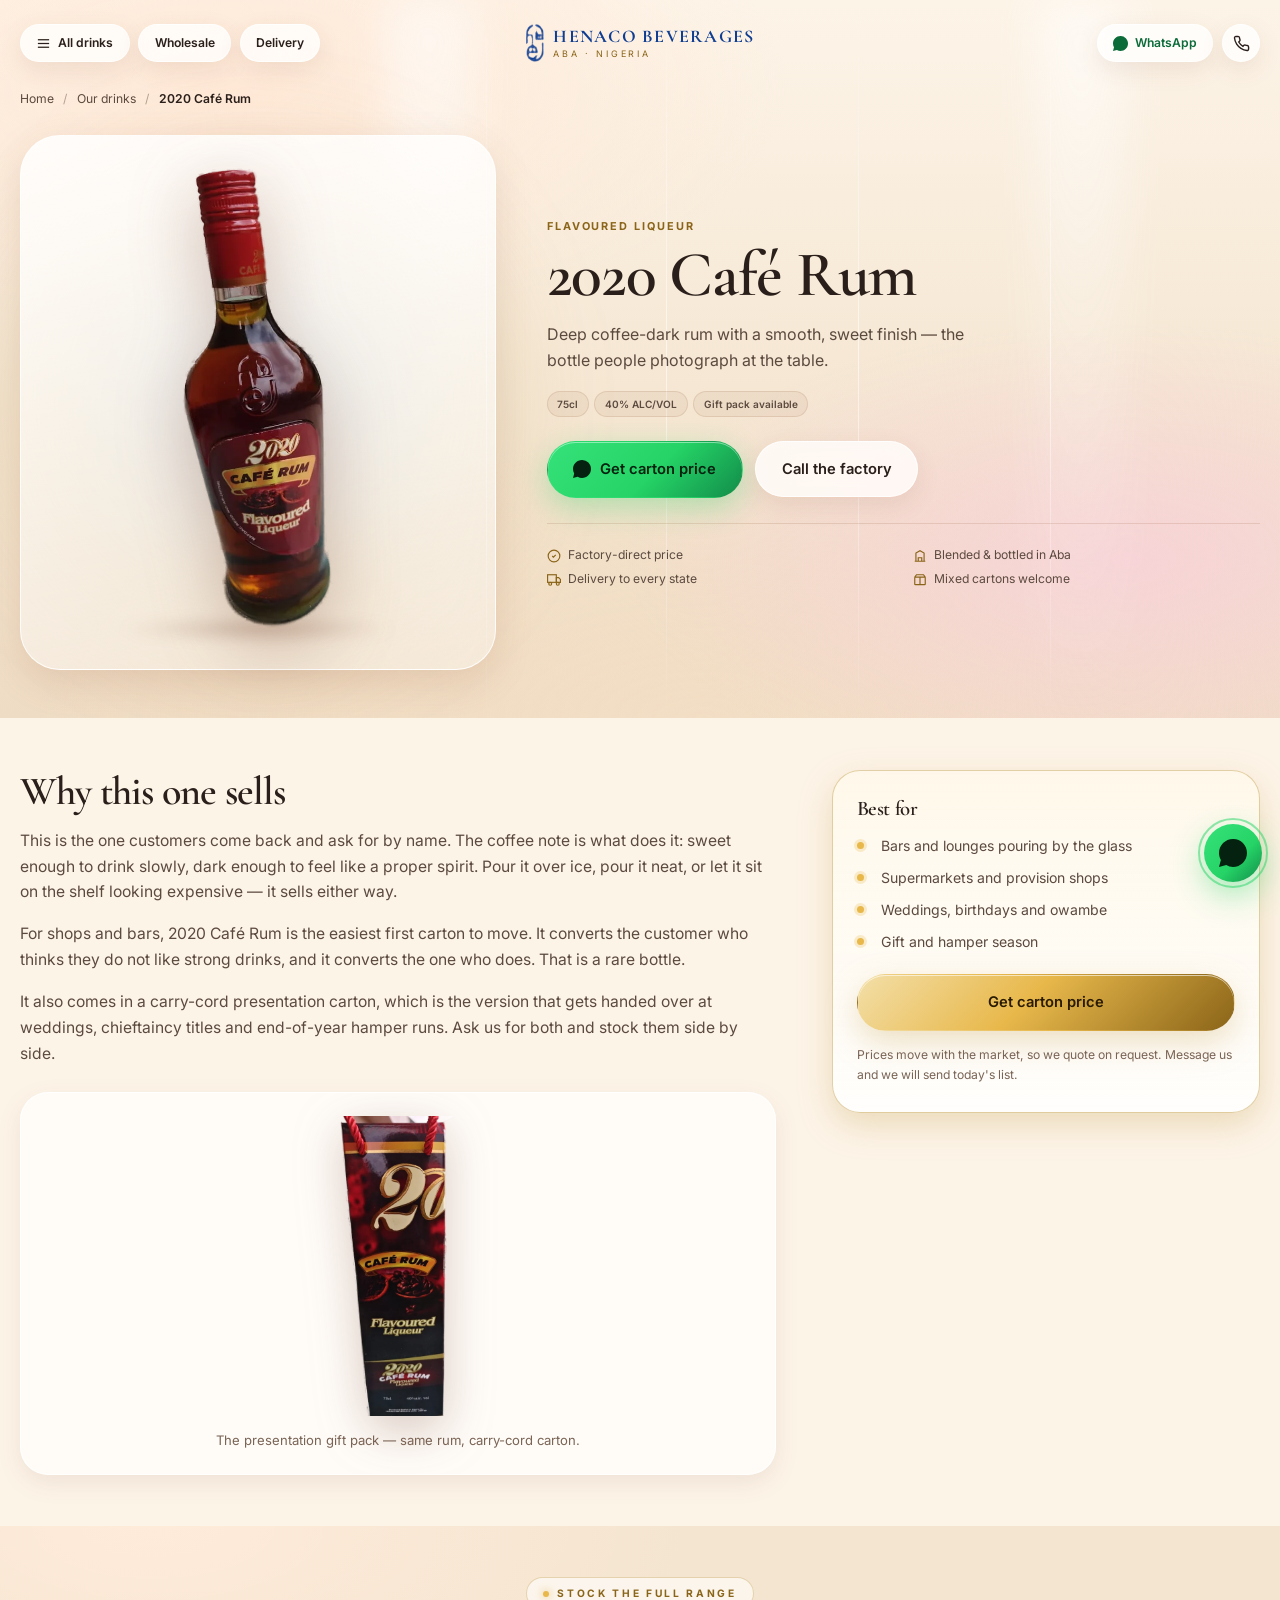
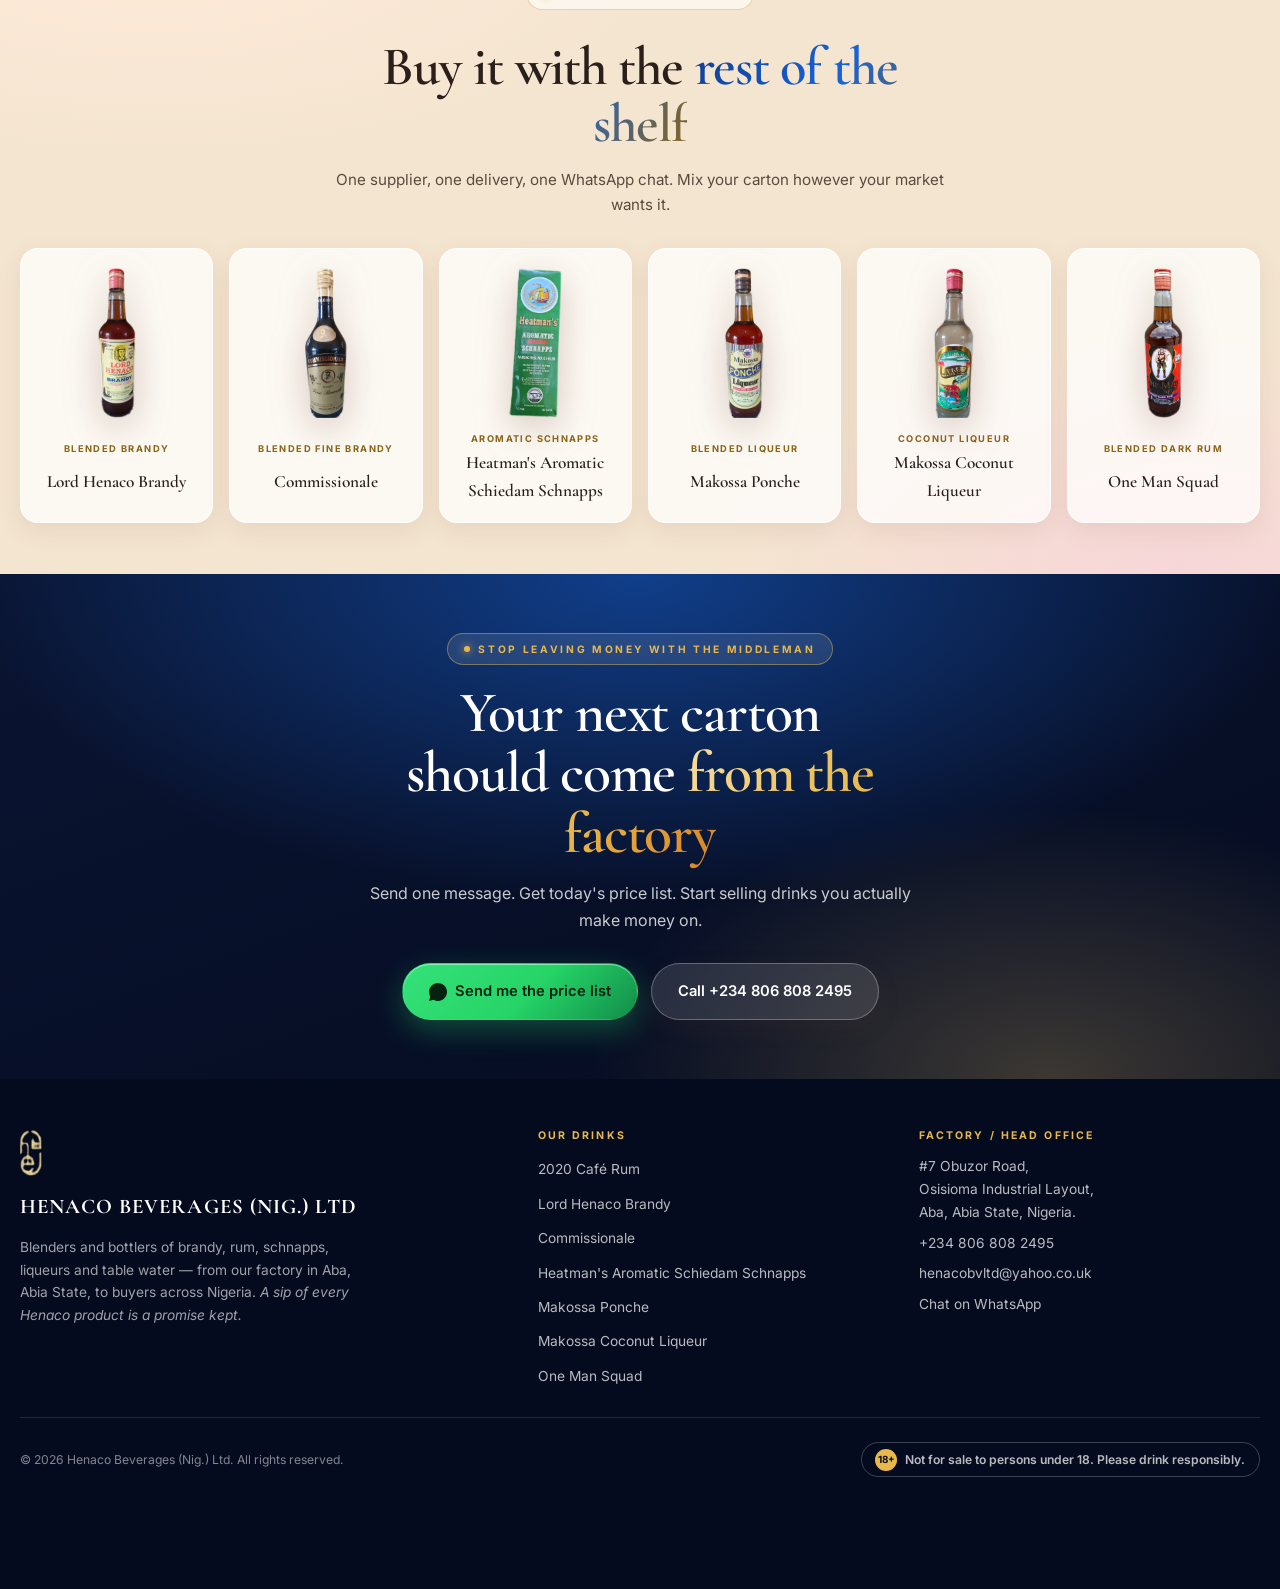
==== commit fb860430: "perf: 75% lighter on mobile, age gate on the homepage only Measured first: the hero video was 2748 K" ====
--- a/2020-cafe-rum.html
+++ b/2020-cafe-rum.html
@@ -19,26 +19,12 @@
 <link rel="apple-touch-icon" href="apple-touch-icon.png">
 <link rel="preconnect" href="https://fonts.googleapis.com">
 <link rel="preconnect" href="https://fonts.gstatic.com" crossorigin>
-<link href="https://fonts.googleapis.com/css2?family=Cormorant+Garamond:wght@500;600;700&family=Inter:wght@400;500;600;700&display=swap" rel="stylesheet">
+<link href="https://fonts.googleapis.com/css2?family=Cormorant+Garamond:wght@600;700&family=Inter:wght@400;600;700&display=swap" rel="stylesheet">
 <link rel="stylesheet" href="css/theme.css" />
 <script type="application/ld+json">{"@context": "https://schema.org", "@type": "Product", "name": "2020 Café Rum", "category": "Flavoured Liqueur", "image": "https://zaddywebbuilds.github.io/Henacobeverages/images/products/cafe-rum-2020.webp", "description": "2020 Café Rum Flavoured Liqueur, 75cl, 40% ALC/VOL. Blended and bottled at the Henaco factory in Aba. Carton prices for shops, bars and events. Delivery nationwide.", "brand": {"@type": "Brand", "name": "2020 Café Rum"}, "manufacturer": {"@type": "Organization", "name": "Henaco Beverages (Nig.) Ltd", "address": {"@type": "PostalAddress", "streetAddress": "#7 Obuzor Road, Osisioma Industrial Layout", "addressLocality": "Aba", "addressRegion": "Abia State", "addressCountry": "NG"}}, "url": "https://zaddywebbuilds.github.io/Henacobeverages/2020-cafe-rum.html"}</script>
 <script type="application/ld+json">{"@context": "https://schema.org", "@type": "BreadcrumbList", "itemListElement": [{"@type": "ListItem", "position": 1, "name": "Home", "item": "https://zaddywebbuilds.github.io/Henacobeverages/"}, {"@type": "ListItem", "position": 2, "name": "Our drinks", "item": "https://zaddywebbuilds.github.io/Henacobeverages/#products"}, {"@type": "ListItem", "position": 3, "name": "2020 Café Rum", "item": "https://zaddywebbuilds.github.io/Henacobeverages/2020-cafe-rum.html"}]}</script>
 </head>
 <body>
-
-<div class="age-gate" id="ageGate" hidden>
-  <div class="age-card" role="dialog" aria-modal="true" aria-labelledby="ageTitle">
-    <img src="images/brand/henaco-mark.webp" alt="" width="132" height="276">
-    <h2 id="ageTitle">Are you 18 or older?</h2>
-    <p>Henaco Beverages sells alcoholic drinks. You must be 18 or over to enter this site.</p>
-    <div class="btn-row">
-      <button class="btn btn-gold" type="button" data-age="yes">Yes, I am 18+</button>
-      <button class="btn btn-glass" type="button" data-age="no">No</button>
-    </div>
-    <small>Please drink responsibly.</small>
-  </div>
-</div>
-
 
 <header class="hero hero-slim">
   <div class="hero-arch" aria-hidden="true"><span></span><span></span><span></span><span></span></div>
--- a/css/theme.css
+++ b/css/theme.css
@@ -233,7 +233,7 @@
   border-radius: 999px;
   padding: .5rem .95rem;
   font-size: .76rem;
-  font-weight: 500;
+  font-weight: 600;
   color: var(--c-ink);
   box-shadow: var(--sh-soft);
   transition: background .25s, color .25s, transform .25s;
@@ -265,8 +265,8 @@
   width: min(100% - 2.5rem, var(--maxw));
   margin-inline: auto;
   display: grid;
-  grid-template-columns: minmax(0, .92fr) minmax(0, 1.08fr);
-  gap: clamp(1.5rem, 4vw, 3.5rem);
+  grid-template-columns: minmax(0, 1.46fr) minmax(0, 1fr);
+  gap: clamp(1.5rem, 3vw, 2.75rem);
   align-items: center;
   padding-top: clamp(.5rem, 2vw, 1.5rem);
 }
@@ -277,8 +277,8 @@
   position: relative;
   border-radius: var(--r-xl);
   overflow: hidden;
-  aspect-ratio: 4 / 5;
-  max-height: 76vh;
+  aspect-ratio: 8 / 7;
+  max-height: 80vh;
   background: var(--c-navy-deep);
   border: 1px solid rgba(255,255,255,.6);
   box-shadow: var(--sh-deep), 0 0 0 1px rgba(160,110,80,.10);
@@ -312,7 +312,7 @@
 
 .flyer {
   position: absolute; top: 0; left: 0;
-  width: 118px;
+  width: 132px;
   transform-origin: 50% 50%;
   will-change: transform, opacity;
   filter: drop-shadow(0 16px 30px rgba(0,0,0,.6));
@@ -357,9 +357,9 @@
 @keyframes blip { 0%,100% { opacity: 1; } 50% { opacity: .28; } }
 
 .hero-body h1 {
-  font-size: clamp(2.5rem, 5.4vw, 4.9rem);
-  line-height: .95;
-  max-width: 13ch;
+  font-size: clamp(2.5rem, 5.9vw, 5.4rem);
+  line-height: .94;
+  max-width: 15ch;
 }
 .hero-body h1 .glow {
   background: linear-gradient(120deg, var(--c-blue-deep) 0%, var(--c-blue) 45%, var(--c-gold-deep) 100%);
@@ -369,7 +369,7 @@
 }
 .hero-body .sub {
   margin-top: 1.1rem;
-  max-width: 46ch;
+  max-width: 45ch;
   font-size: clamp(.95rem, 1.15vw, 1.06rem);
   color: var(--c-ink-soft);
 }
@@ -983,6 +983,10 @@
    AGE GATE — 18+ confirmation
    Content stays in the DOM behind it so crawlers still index.
    ============================================================ */
+/* An author `display` beats the browser's own [hidden] rule, so the
+   gate must opt back out explicitly — without this it never closes. */
+.age-gate[hidden] { display: none !important; }
+
 .age-gate {
   position: fixed;
   inset: 0;
@@ -1212,3 +1216,53 @@
 }
 .why.has-media h3,
 .why.has-media p { padding-inline: 1.5rem; }
+
+/* ============================================================
+   CONTAINMENT — the page never scrolls sideways, on any device
+   ------------------------------------------------------------
+   overflow-x on <body> alone is not enough: if the viewport itself
+   is the scroll container, a wide child still drags the page. Clip
+   on the root, and give every element that can exceed its box an
+   explicit ceiling.
+   ============================================================ */
+html {
+  max-width: 100%;
+  overflow-x: clip;              /* clip beats hidden: no scroll container */
+}
+@supports not (overflow: clip) {
+  html { overflow-x: hidden; }
+}
+body { max-width: 100%; overflow-x: clip; }
+@supports not (overflow: clip) {
+  body { overflow-x: hidden; }
+}
+
+/* nothing may out-grow its column */
+img, video, svg, iframe, table, figure { max-width: 100%; }
+/* long words / URLs / product codes cannot push a card wide */
+h1, h2, h3, h4, p, li, a, address, summary, span, b, em, small {
+  overflow-wrap: break-word;
+  word-break: break-word;
+}
+/* grid and flex children default to min-content width; let them shrink */
+.grid > *, .hero-stage > *, .pp-stage > *, .pp-cols > *,
+.split > *, .order-layout > *, .foot-grid > * { min-width: 0; }
+
+/* the marquee is deliberately wider than the screen — it must clip,
+   never scroll the page */
+.marquee { max-width: 100vw; }
+
+/* absolutely-positioned decoration must not extend the page box */
+.hero, .hero-visual, .cta-strip, .section { max-width: 100%; }
+
+/* very small phones (320px and down) */
+@media (max-width: 360px) {
+  .container { width: calc(100% - 1.6rem); }
+  .hero-bar  { width: calc(100% - 1.6rem); }
+  .hero-stage { width: calc(100% - 1.6rem); }
+  .crumbs, .pp-stage { width: calc(100% - 1.6rem); }
+  .hero-body h1 { font-size: 2rem; }
+  .prod-spec b { font-size: .6rem; }
+  .mobile-bar .btn { font-size: .78rem; padding: .75rem .6rem; }
+  .hero-proof { grid-template-columns: 1fr; }
+}
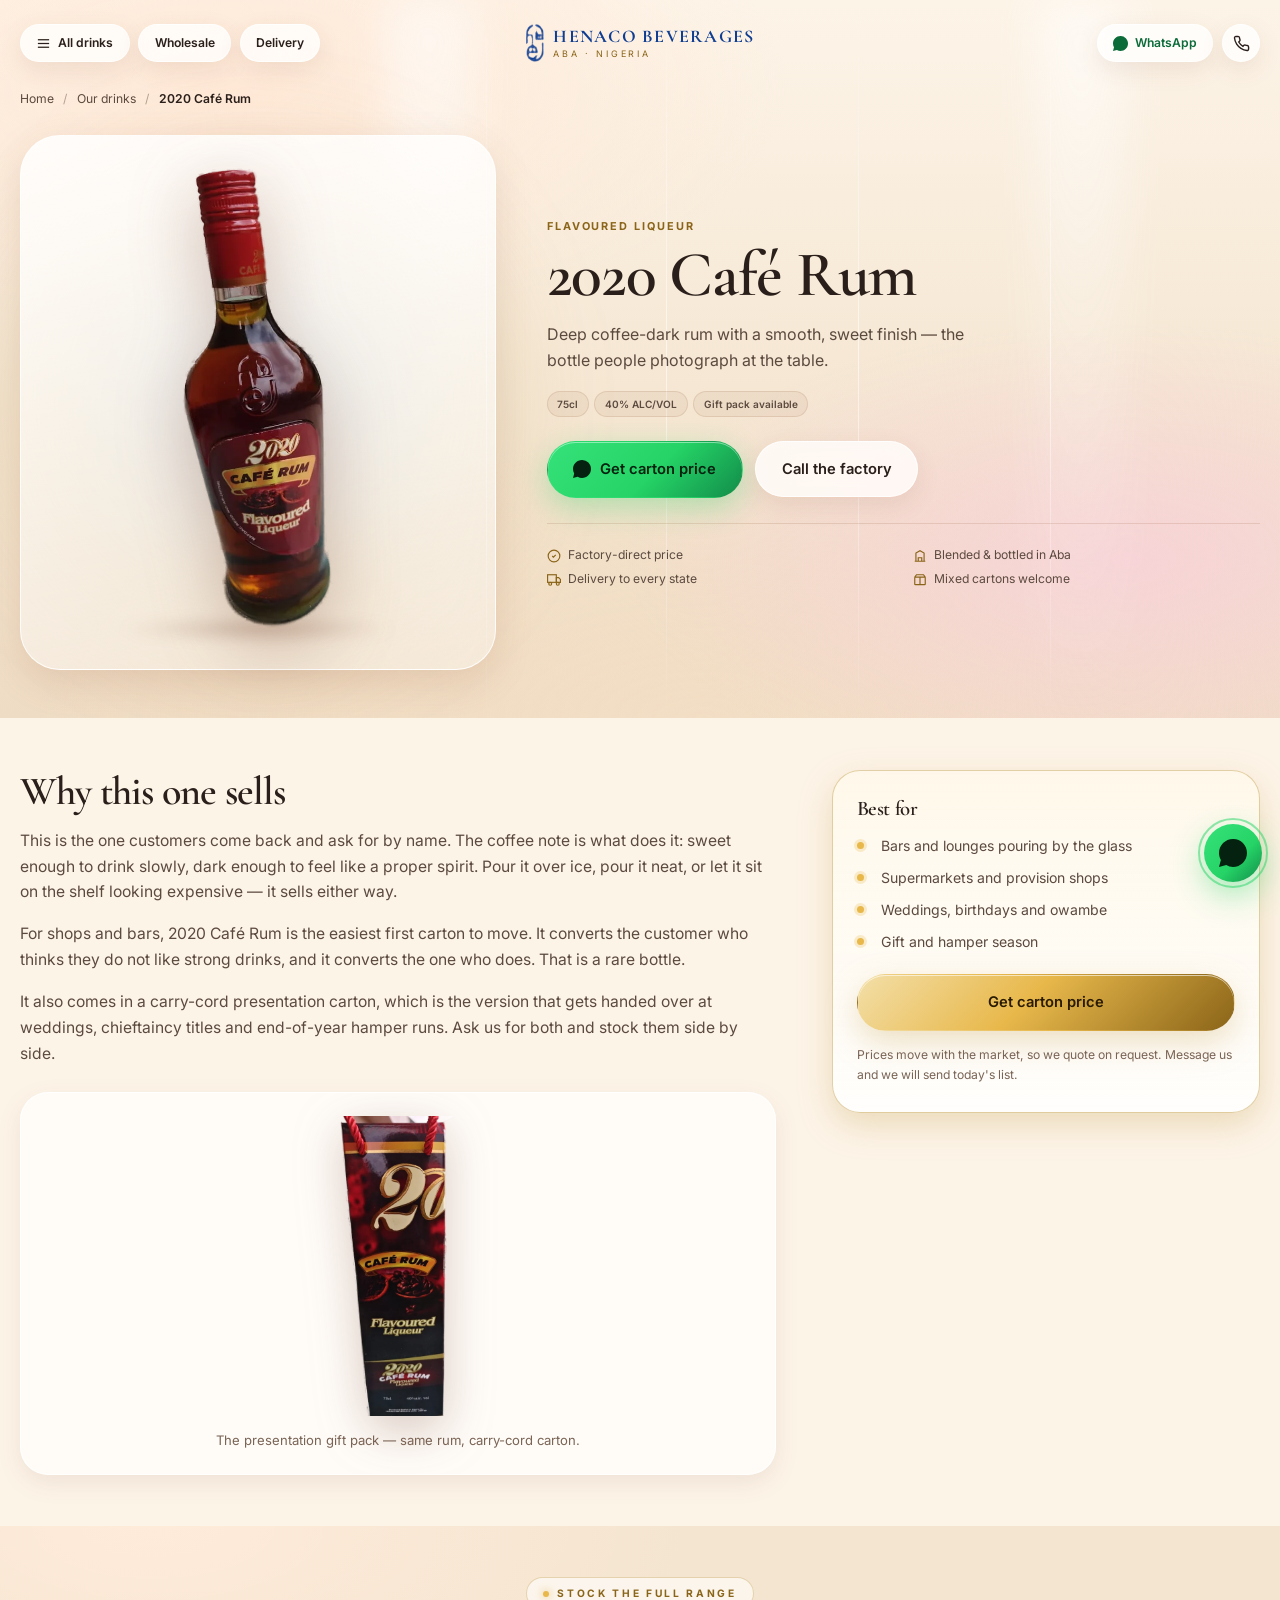
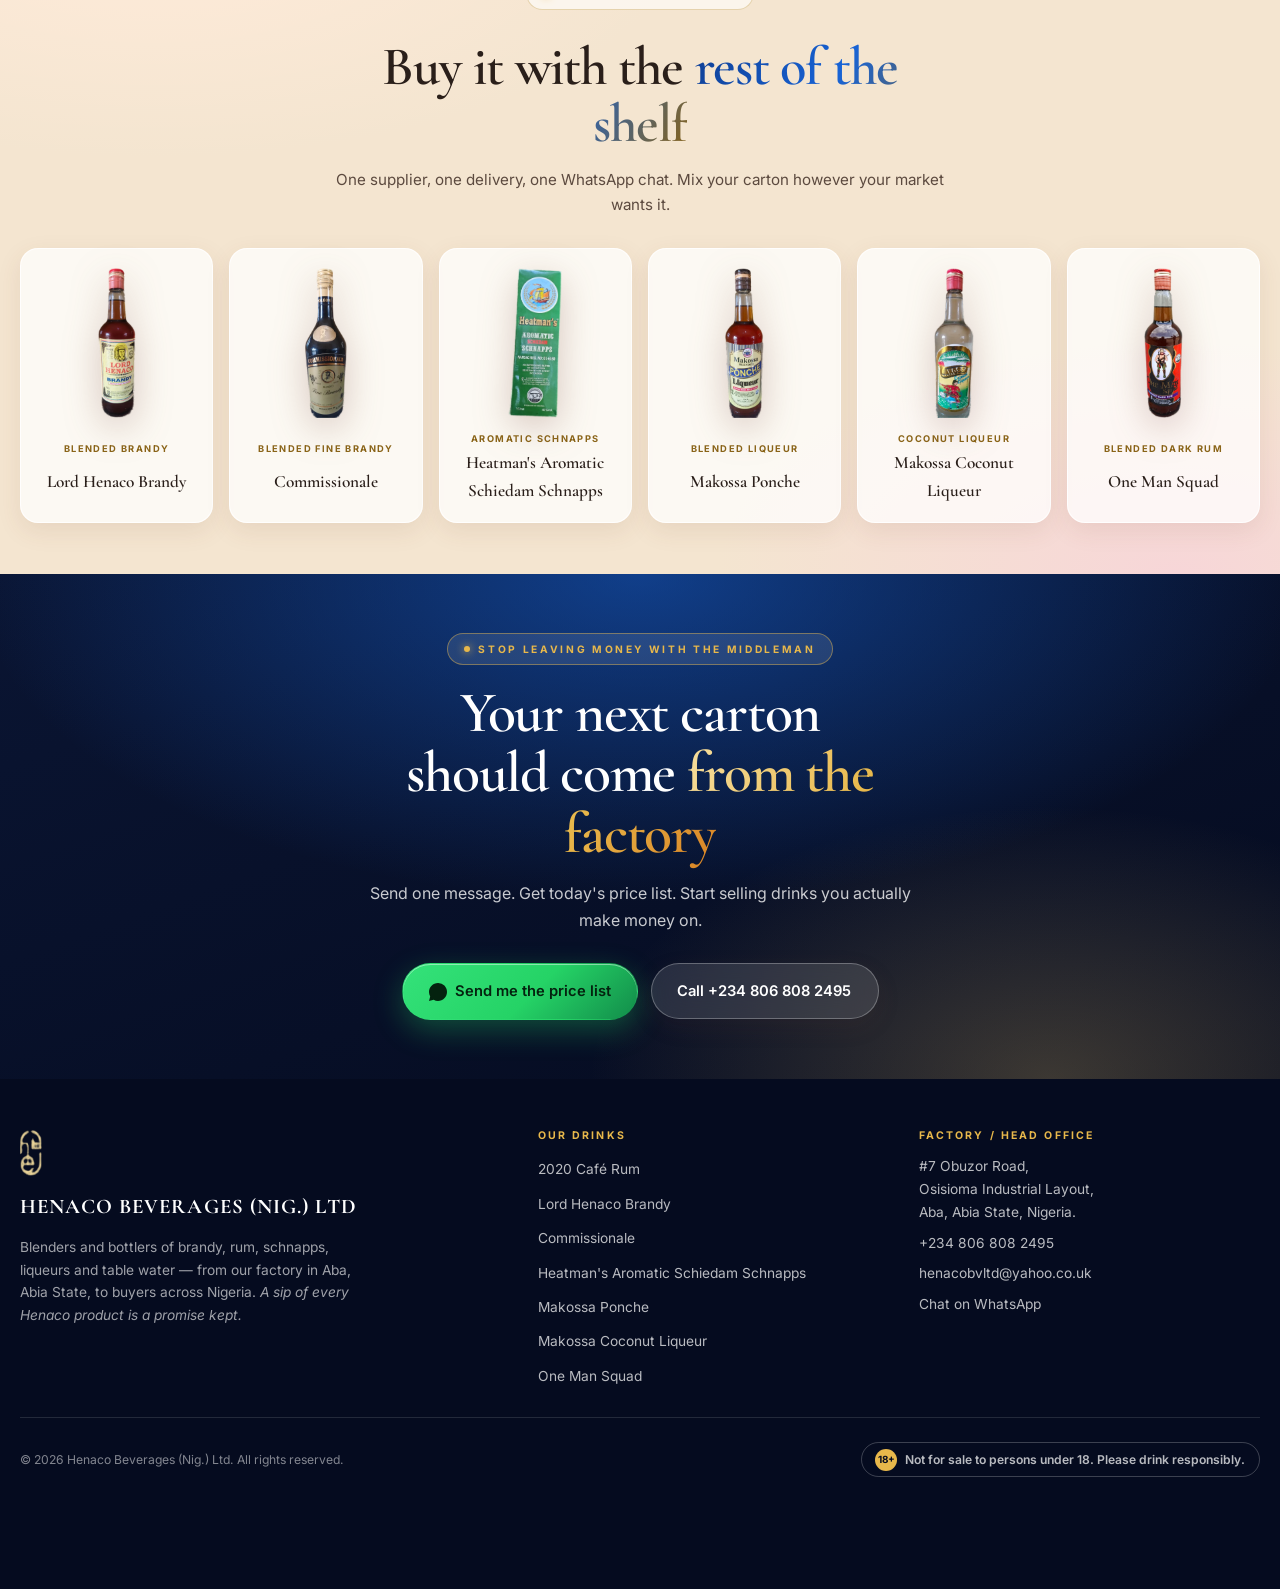
==== commit e35077f1: "fix: repoint the whole site at henacobeverages.com The custom domain is live and serving, but every " ====
--- a/2020-cafe-rum.html
+++ b/2020-cafe-rum.html
@@ -6,12 +6,12 @@
 <meta name="theme-color" content="#F4E5D0" />
 <title>Buy 2020 Café Rum in Nigeria | Factory Price from Henaco, Aba</title>
 <meta name="description" content="2020 Café Rum Flavoured Liqueur, 75cl, 40% ALC/VOL. Blended and bottled at the Henaco factory in Aba. Carton prices for shops, bars and events. Delivery nationwide." />
-<link rel="canonical" href="https://zaddywebbuilds.github.io/Henacobeverages/2020-cafe-rum.html" />
+<link rel="canonical" href="https://henacobeverages.com/2020-cafe-rum.html" />
 <meta property="og:type" content="product" />
 <meta property="og:title" content="2020 Café Rum — Henaco Beverages, Aba" />
 <meta property="og:description" content="2020 Café Rum Flavoured Liqueur, 75cl, 40% ALC/VOL. Blended and bottled at the Henaco factory in Aba. Carton prices for shops, bars and events. Delivery nationwide." />
-<meta property="og:url" content="https://zaddywebbuilds.github.io/Henacobeverages/2020-cafe-rum.html" />
-<meta property="og:image" content="https://zaddywebbuilds.github.io/Henacobeverages/images/scenes/og-share.jpg" />
+<meta property="og:url" content="https://henacobeverages.com/2020-cafe-rum.html" />
+<meta property="og:image" content="https://henacobeverages.com/images/scenes/og-share.jpg" />
 <meta property="og:locale" content="en_NG" />
 <meta name="twitter:card" content="summary_large_image" />
 <link rel="icon" href="favicon.ico" sizes="any">
@@ -21,8 +21,8 @@
 <link rel="preconnect" href="https://fonts.gstatic.com" crossorigin>
 <link href="https://fonts.googleapis.com/css2?family=Cormorant+Garamond:wght@600;700&family=Inter:wght@400;600;700&display=swap" rel="stylesheet">
 <link rel="stylesheet" href="css/theme.css" />
-<script type="application/ld+json">{"@context": "https://schema.org", "@type": "Product", "name": "2020 Café Rum", "category": "Flavoured Liqueur", "image": "https://zaddywebbuilds.github.io/Henacobeverages/images/products/cafe-rum-2020.webp", "description": "2020 Café Rum Flavoured Liqueur, 75cl, 40% ALC/VOL. Blended and bottled at the Henaco factory in Aba. Carton prices for shops, bars and events. Delivery nationwide.", "brand": {"@type": "Brand", "name": "2020 Café Rum"}, "manufacturer": {"@type": "Organization", "name": "Henaco Beverages (Nig.) Ltd", "address": {"@type": "PostalAddress", "streetAddress": "#7 Obuzor Road, Osisioma Industrial Layout", "addressLocality": "Aba", "addressRegion": "Abia State", "addressCountry": "NG"}}, "url": "https://zaddywebbuilds.github.io/Henacobeverages/2020-cafe-rum.html"}</script>
-<script type="application/ld+json">{"@context": "https://schema.org", "@type": "BreadcrumbList", "itemListElement": [{"@type": "ListItem", "position": 1, "name": "Home", "item": "https://zaddywebbuilds.github.io/Henacobeverages/"}, {"@type": "ListItem", "position": 2, "name": "Our drinks", "item": "https://zaddywebbuilds.github.io/Henacobeverages/#products"}, {"@type": "ListItem", "position": 3, "name": "2020 Café Rum", "item": "https://zaddywebbuilds.github.io/Henacobeverages/2020-cafe-rum.html"}]}</script>
+<script type="application/ld+json">{"@context": "https://schema.org", "@type": "Product", "name": "2020 Café Rum", "category": "Flavoured Liqueur", "image": "https://henacobeverages.com/images/products/cafe-rum-2020.webp", "description": "2020 Café Rum Flavoured Liqueur, 75cl, 40% ALC/VOL. Blended and bottled at the Henaco factory in Aba. Carton prices for shops, bars and events. Delivery nationwide.", "brand": {"@type": "Brand", "name": "2020 Café Rum"}, "manufacturer": {"@type": "Organization", "name": "Henaco Beverages (Nig.) Ltd", "address": {"@type": "PostalAddress", "streetAddress": "#7 Obuzor Road, Osisioma Industrial Layout", "addressLocality": "Aba", "addressRegion": "Abia State", "addressCountry": "NG"}}, "url": "https://henacobeverages.com/2020-cafe-rum.html"}</script>
+<script type="application/ld+json">{"@context": "https://schema.org", "@type": "BreadcrumbList", "itemListElement": [{"@type": "ListItem", "position": 1, "name": "Home", "item": "https://henacobeverages.com/"}, {"@type": "ListItem", "position": 2, "name": "Our drinks", "item": "https://henacobeverages.com/#products"}, {"@type": "ListItem", "position": 3, "name": "2020 Café Rum", "item": "https://henacobeverages.com/2020-cafe-rum.html"}]}</script>
 </head>
 <body>
 
--- a/css/theme.css
+++ b/css/theme.css
@@ -312,7 +312,7 @@
 
 .flyer {
   position: absolute; top: 0; left: 0;
-  width: 132px;
+  width: 132px;   /* JS re-sizes this to ~20% of the panel */
   transform-origin: 50% 50%;
   will-change: transform, opacity;
   filter: drop-shadow(0 16px 30px rgba(0,0,0,.6));
@@ -948,7 +948,7 @@
   .brandmark-txt strong { font-size: .82rem; letter-spacing: .04em; }
   .hero-body h1 { font-size: clamp(2.2rem, 10.5vw, 3.2rem); }
   .hero-visual { aspect-ratio: 1 / 1; max-height: 42vh; border-radius: var(--r-lg); }
-  .flyer { width: 100px; }
+  .flyer { width: 68px; }
   .hero-proof { font-size: .7rem; text-align: left; }
 
   .mobile-bar { display: flex; }
@@ -1266,3 +1266,79 @@
   .mobile-bar .btn { font-size: .78rem; padding: .75rem .6rem; }
   .hero-proof { grid-template-columns: 1fr; }
 }
+
+/* ============================================================
+   TOUCH — this site is overwhelmingly used on phones
+   ------------------------------------------------------------
+   Every tappable thing gets a 44px hit area, and the micro-caps
+   labels come up to a size that is actually readable at arm's
+   length on a handset.
+   ============================================================ */
+@media (max-width: 900px) {
+
+  /* ---- 44px hit areas ---- */
+  .glass-chip { min-height: 44px; padding-block: .6rem; }
+  .glass-icon-btn { width: 44px; height: 44px; }
+  .btn, .btn-sm { min-height: 46px; }
+  .prod h3 a.prod-link {
+    display: inline-block;
+    padding: .35rem 0;
+  }
+  .prod-more {
+    display: inline-flex;
+    align-items: center;
+    min-height: 44px;
+    margin-top: .2rem;
+  }
+  .foot li a,
+  .foot address a,
+  .crumbs a {
+    display: inline-flex;
+    align-items: center;
+    min-height: 44px;
+  }
+  .faq-item summary { min-height: 52px; display: flex; align-items: center; }
+  .mobile-bar .btn { min-height: 48px; }
+
+  /* ---- readable micro-labels ---- */
+  .eyebrow { font-size: .72rem; letter-spacing: .18em; }
+  .prod .kind, .pp-body .kind, .water-band .kind { font-size: .72rem; }
+  .tier .who { font-size: .74rem; }
+  .prod-spec b { font-size: .7rem; }
+  .prod-tag { font-size: .64rem; }
+  .rel-kind { font-size: .66rem; }
+  .stat span { font-size: .72rem; }
+  .hero-proof { font-size: .74rem; }
+  .brandmark-txt small { font-size: .68rem; letter-spacing: .2em; }
+  .marquee-track span { font-size: .8rem; }
+  .foot-bottom { font-size: .8rem; }
+
+  /* stop iOS blue-flashing every tap */
+  a, button { -webkit-tap-highlight-color: rgba(23, 99, 214, .12); }
+}
+
+/* hover effects must not stick on touch, where there is no pointer
+   to move away afterwards */
+@media (hover: none) {
+  .prod:hover .prod-media img,
+  .why.has-media:hover .why-media img,
+  .why.has-media:hover .why-media video { transform: none; }
+  .btn:hover, .why:hover, .tier:hover, .rel-card:hover { transform: none; }
+}
+
+@media (max-width: 900px) {
+  /* card titles need the full 44px, not 35 */
+  .prod h3 a.prod-link { padding: .72rem 0; }
+  /* phone / WhatsApp links written inline in prose are tap targets too */
+  .faq-a a, .pp-prose a, .step p a {
+    display: inline-flex;
+    align-items: center;
+    min-height: 44px;
+  }
+  /* the last of the sub-11px labels */
+  .prod-tag { font-size: .7rem; padding: .34rem .68rem; }
+  .tier-badge { font-size: .74rem; padding: .32rem .95rem; }
+  .age-card small { font-size: .78rem; }
+  .bub small { font-size: .68rem; }
+  .wa-name small { font-size: .74rem; }
+}
